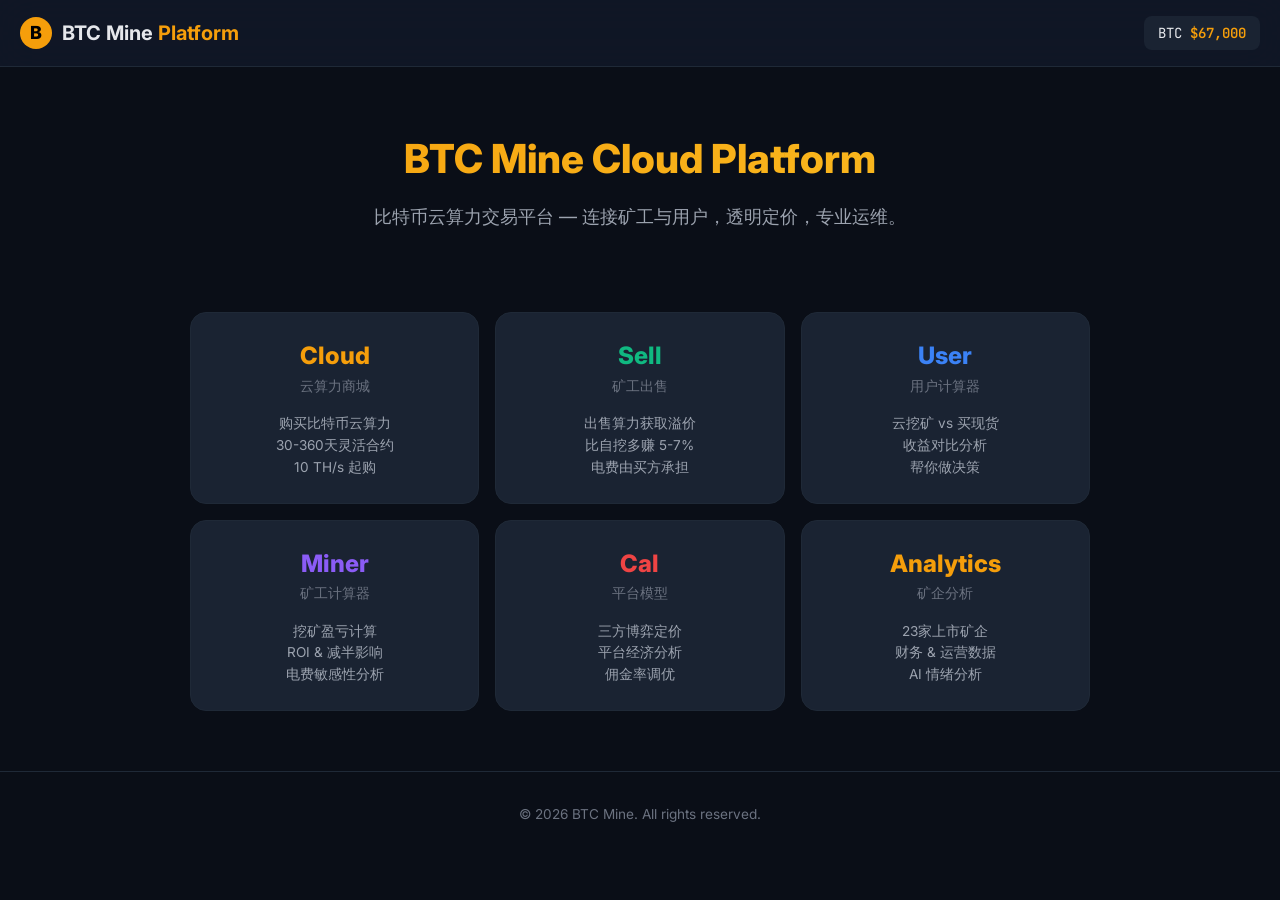
==== index.html @ a00dd7ac "feat: BTC Mine Cloud Hashrate Platform 初始版本 五站点云算力交易平台： - cloud: 用户购买云算力商城 - minersell: 矿工出售算力报价平台 -" ====
<!DOCTYPE html>
<html lang="zh-CN">
<head>
  <meta charset="UTF-8">
  <meta name="viewport" content="width=device-width, initial-scale=1.0">
  <title>BTC Mine - Cloud Hashrate Platform</title>
  <link rel="preconnect" href="https://fonts.googleapis.com">
  <link href="https://fonts.googleapis.com/css2?family=Inter:wght@400;500;600;700;800&family=JetBrains+Mono:wght@400;500;600;700&display=swap" rel="stylesheet">
  <link rel="stylesheet" href="/shared/style.css">
</head>
<body>
  <header class="header">
    <div class="header-inner">
      <div class="logo">
        <div class="btc-icon">B</div>
        <span>BTC Mine <span class="highlight">Platform</span></span>
      </div>
      <div class="btc-ticker">
        <span>BTC</span>
        <span class="price" id="btcPrice">--</span>
      </div>
    </div>
  </header>

  <main class="container">
    <section class="hero fade-in">
      <h1>BTC Mine Cloud Platform</h1>
      <p class="subtitle">比特币云算力交易平台 — 连接矿工与用户，透明定价，专业运维。</p>
    </section>

    <div class="contracts-grid fade-in" style="max-width:900px;margin:40px auto;">
      <a href="https://cloud.btcmine.info" class="contract-card" style="text-decoration:none;">
        <div class="period" style="font-size:1.5rem;">Cloud</div>
        <div class="period-label">云算力商城</div>
        <p style="font-size:0.85rem;color:var(--text-secondary);">购买比特币云算力<br>30-360天灵活合约<br>10 TH/s 起购</p>
      </a>
      <a href="https://minersell.btcmine.info" class="contract-card" style="text-decoration:none;">
        <div class="period" style="font-size:1.5rem;color:var(--green);">Sell</div>
        <div class="period-label">矿工出售</div>
        <p style="font-size:0.85rem;color:var(--text-secondary);">出售算力获取溢价<br>比自挖多赚 5-7%<br>电费由买方承担</p>
      </a>
      <a href="https://user.btcmine.info" class="contract-card" style="text-decoration:none;">
        <div class="period" style="font-size:1.5rem;color:var(--blue);">User</div>
        <div class="period-label">用户计算器</div>
        <p style="font-size:0.85rem;color:var(--text-secondary);">云挖矿 vs 买现货<br>收益对比分析<br>帮你做决策</p>
      </a>
      <a href="https://miner.btcmine.info" class="contract-card" style="text-decoration:none;">
        <div class="period" style="font-size:1.5rem;color:var(--purple);">Miner</div>
        <div class="period-label">矿工计算器</div>
        <p style="font-size:0.85rem;color:var(--text-secondary);">挖矿盈亏计算<br>ROI & 减半影响<br>电费敏感性分析</p>
      </a>
      <a href="https://cal.btcmine.info" class="contract-card" style="text-decoration:none;">
        <div class="period" style="font-size:1.5rem;color:var(--red);">Cal</div>
        <div class="period-label">平台模型</div>
        <p style="font-size:0.85rem;color:var(--text-secondary);">三方博弈定价<br>平台经济分析<br>佣金率调优</p>
      </a>
      <a href="https://btcmine.info" class="contract-card" style="text-decoration:none;">
        <div class="period" style="font-size:1.5rem;">Analytics</div>
        <div class="period-label">矿企分析</div>
        <p style="font-size:0.85rem;color:var(--text-secondary);">23家上市矿企<br>财务 & 运营数据<br>AI 情绪分析</p>
      </a>
    </div>
  </main>

  <footer class="footer">
    <p>&copy; 2026 BTC Mine. All rights reserved.</p>
  </footer>

  <script src="/shared/pricing.js"></script>
  <script>
    (async () => {
      await PricingEngine.fetchBTCPrice();
      document.getElementById('btcPrice').textContent = '$' + PricingEngine.liveData.btcPrice.toLocaleString();
    })();
  </script>
</body>
</html>
---- shared/style.css ----
/* ===== BTC Mine Cloud - Design System ===== */

:root {
  /* Colors - Dark Theme */
  --bg-primary: #0a0e17;
  --bg-secondary: #111827;
  --bg-card: #1a2332;
  --bg-card-hover: #1f2b3d;
  --bg-input: #0d1117;

  --text-primary: #e5e7eb;
  --text-secondary: #9ca3af;
  --text-muted: #6b7280;
  --text-accent: #f59e0b;

  --border: #1f2937;
  --border-light: #374151;

  --accent: #f59e0b;
  --accent-dim: rgba(245, 158, 11, 0.15);
  --accent-hover: #d97706;

  --green: #10b981;
  --green-dim: rgba(16, 185, 129, 0.15);
  --red: #ef4444;
  --red-dim: rgba(239, 68, 68, 0.15);
  --blue: #3b82f6;
  --blue-dim: rgba(59, 130, 246, 0.15);
  --purple: #8b5cf6;
  --purple-dim: rgba(139, 92, 246, 0.15);

  /* Typography */
  --font-sans: 'Inter', -apple-system, BlinkMacSystemFont, sans-serif;
  --font-mono: 'JetBrains Mono', 'Fira Code', monospace;

  /* Spacing */
  --radius: 8px;
  --radius-lg: 12px;
  --radius-xl: 16px;

  /* Shadows */
  --shadow: 0 1px 3px rgba(0,0,0,0.3), 0 1px 2px rgba(0,0,0,0.4);
  --shadow-lg: 0 10px 15px rgba(0,0,0,0.4), 0 4px 6px rgba(0,0,0,0.3);
}

/* Reset */
*, *::before, *::after { box-sizing: border-box; margin: 0; padding: 0; }

html { font-size: 16px; scroll-behavior: smooth; }

body {
  font-family: var(--font-sans);
  background: var(--bg-primary);
  color: var(--text-primary);
  line-height: 1.6;
  min-height: 100vh;
  -webkit-font-smoothing: antialiased;
}

a { color: var(--accent); text-decoration: none; }
a:hover { color: var(--accent-hover); text-decoration: underline; }

/* ===== Layout ===== */
.container {
  max-width: 1200px;
  margin: 0 auto;
  padding: 0 20px;
}

.container-wide {
  max-width: 1400px;
  margin: 0 auto;
  padding: 0 20px;
}

/* ===== Header ===== */
.header {
  background: var(--bg-secondary);
  border-bottom: 1px solid var(--border);
  padding: 16px 0;
  position: sticky;
  top: 0;
  z-index: 100;
  backdrop-filter: blur(20px);
  background: rgba(17, 24, 39, 0.9);
}

.header-inner {
  display: flex;
  align-items: center;
  justify-content: space-between;
  max-width: 1400px;
  margin: 0 auto;
  padding: 0 20px;
}

.logo {
  display: flex;
  align-items: center;
  gap: 10px;
  font-size: 1.25rem;
  font-weight: 700;
  color: var(--text-primary);
}

.logo .btc-icon {
  width: 32px;
  height: 32px;
  background: var(--accent);
  border-radius: 50%;
  display: flex;
  align-items: center;
  justify-content: center;
  font-weight: 800;
  font-size: 18px;
  color: #000;
}

.logo span.highlight { color: var(--accent); }

.header-nav {
  display: flex;
  align-items: center;
  gap: 8px;
}

.header-nav a {
  padding: 6px 14px;
  border-radius: var(--radius);
  color: var(--text-secondary);
  font-size: 0.875rem;
  transition: all 0.2s;
}

.header-nav a:hover, .header-nav a.active {
  background: var(--accent-dim);
  color: var(--accent);
  text-decoration: none;
}

.btc-ticker {
  display: flex;
  align-items: center;
  gap: 8px;
  padding: 6px 14px;
  background: var(--bg-card);
  border-radius: var(--radius);
  font-family: var(--font-mono);
  font-size: 0.875rem;
}

.btc-ticker .price { color: var(--accent); font-weight: 600; }
.btc-ticker .change.up { color: var(--green); }
.btc-ticker .change.down { color: var(--red); }

/* ===== Hero Section ===== */
.hero {
  padding: 60px 0 40px;
  text-align: center;
}

.hero h1 {
  font-size: 2.5rem;
  font-weight: 800;
  margin-bottom: 12px;
  background: linear-gradient(135deg, var(--accent), #fbbf24);
  -webkit-background-clip: text;
  -webkit-text-fill-color: transparent;
  background-clip: text;
}

.hero .subtitle {
  font-size: 1.125rem;
  color: var(--text-secondary);
  max-width: 600px;
  margin: 0 auto;
}

/* ===== Cards ===== */
.card {
  background: var(--bg-card);
  border: 1px solid var(--border);
  border-radius: var(--radius-lg);
  padding: 24px;
  transition: all 0.2s;
}

.card:hover {
  border-color: var(--border-light);
  background: var(--bg-card-hover);
}

.card-header {
  display: flex;
  align-items: center;
  justify-content: space-between;
  margin-bottom: 16px;
  padding-bottom: 12px;
  border-bottom: 1px solid var(--border);
}

.card-header h2 {
  font-size: 1.125rem;
  font-weight: 600;
}

.card-header .badge {
  font-size: 0.75rem;
  padding: 2px 8px;
  border-radius: 999px;
  font-weight: 500;
}

.badge-green { background: var(--green-dim); color: var(--green); }
.badge-red { background: var(--red-dim); color: var(--red); }
.badge-blue { background: var(--blue-dim); color: var(--blue); }
.badge-amber { background: var(--accent-dim); color: var(--accent); }
.badge-purple { background: var(--purple-dim); color: var(--purple); }

/* ===== Stat Cards Grid ===== */
.stats-grid {
  display: grid;
  grid-template-columns: repeat(auto-fit, minmax(200px, 1fr));
  gap: 16px;
  margin-bottom: 32px;
}

.stat-card {
  background: var(--bg-card);
  border: 1px solid var(--border);
  border-radius: var(--radius-lg);
  padding: 20px;
  text-align: center;
}

.stat-card .label {
  font-size: 0.8rem;
  color: var(--text-muted);
  text-transform: uppercase;
  letter-spacing: 0.05em;
  margin-bottom: 6px;
}

.stat-card .value {
  font-size: 1.5rem;
  font-weight: 700;
  font-family: var(--font-mono);
  color: var(--text-primary);
}

.stat-card .value.accent { color: var(--accent); }
.stat-card .value.green { color: var(--green); }
.stat-card .value.red { color: var(--red); }

.stat-card .sub {
  font-size: 0.75rem;
  color: var(--text-muted);
  margin-top: 4px;
}

/* ===== Tables ===== */
.table-wrap {
  overflow-x: auto;
  border-radius: var(--radius-lg);
  border: 1px solid var(--border);
}

table {
  width: 100%;
  border-collapse: collapse;
  font-size: 0.9rem;
}

thead {
  background: var(--bg-secondary);
}

th {
  padding: 12px 16px;
  text-align: left;
  font-weight: 600;
  color: var(--text-secondary);
  font-size: 0.8rem;
  text-transform: uppercase;
  letter-spacing: 0.05em;
  white-space: nowrap;
}

td {
  padding: 12px 16px;
  border-top: 1px solid var(--border);
  white-space: nowrap;
}

tr:hover td { background: rgba(245, 158, 11, 0.03); }

td.mono { font-family: var(--font-mono); font-size: 0.85rem; }
td.green { color: var(--green); }
td.red { color: var(--red); }
td.accent { color: var(--accent); font-weight: 600; }

/* ===== Forms ===== */
.form-group {
  margin-bottom: 16px;
}

.form-group label {
  display: block;
  font-size: 0.85rem;
  color: var(--text-secondary);
  margin-bottom: 6px;
  font-weight: 500;
}

.form-row {
  display: grid;
  grid-template-columns: repeat(auto-fit, minmax(180px, 1fr));
  gap: 16px;
}

input[type="number"],
input[type="text"],
select {
  width: 100%;
  padding: 10px 14px;
  background: var(--bg-input);
  border: 1px solid var(--border);
  border-radius: var(--radius);
  color: var(--text-primary);
  font-family: var(--font-mono);
  font-size: 0.9rem;
  transition: border-color 0.2s;
}

input:focus, select:focus {
  outline: none;
  border-color: var(--accent);
  box-shadow: 0 0 0 3px var(--accent-dim);
}

input[type="range"] {
  width: 100%;
  height: 6px;
  -webkit-appearance: none;
  background: var(--border);
  border-radius: 3px;
  outline: none;
  margin: 8px 0;
}

input[type="range"]::-webkit-slider-thumb {
  -webkit-appearance: none;
  width: 20px;
  height: 20px;
  background: var(--accent);
  border-radius: 50%;
  cursor: pointer;
}

.range-labels {
  display: flex;
  justify-content: space-between;
  font-size: 0.75rem;
  color: var(--text-muted);
}

/* ===== Buttons ===== */
.btn {
  display: inline-flex;
  align-items: center;
  justify-content: center;
  gap: 8px;
  padding: 10px 24px;
  border-radius: var(--radius);
  font-size: 0.9rem;
  font-weight: 600;
  cursor: pointer;
  border: none;
  transition: all 0.2s;
  font-family: var(--font-sans);
}

.btn-primary {
  background: var(--accent);
  color: #000;
}

.btn-primary:hover { background: var(--accent-hover); transform: translateY(-1px); }

.btn-secondary {
  background: var(--bg-card);
  color: var(--text-primary);
  border: 1px solid var(--border);
}

.btn-secondary:hover { border-color: var(--accent); color: var(--accent); }

.btn-large {
  padding: 14px 32px;
  font-size: 1rem;
  border-radius: var(--radius-lg);
}

.btn-green { background: var(--green); color: #fff; }
.btn-green:hover { background: #059669; }

.btn-red { background: var(--red); color: #fff; }

/* ===== Contract Cards ===== */
.contracts-grid {
  display: grid;
  grid-template-columns: repeat(auto-fill, minmax(220px, 1fr));
  gap: 16px;
  margin: 24px 0;
}

.contract-card {
  background: var(--bg-card);
  border: 1px solid var(--border);
  border-radius: var(--radius-xl);
  padding: 24px;
  text-align: center;
  transition: all 0.3s;
  cursor: pointer;
  position: relative;
  overflow: hidden;
}

.contract-card:hover {
  border-color: var(--accent);
  transform: translateY(-4px);
  box-shadow: var(--shadow-lg);
}

.contract-card.popular::before {
  content: 'HOT';
  position: absolute;
  top: 12px;
  right: -24px;
  background: var(--red);
  color: white;
  padding: 2px 30px;
  font-size: 0.7rem;
  font-weight: 700;
  transform: rotate(45deg);
}

.contract-card .period {
  font-size: 2rem;
  font-weight: 800;
  color: var(--accent);
}

.contract-card .period-label {
  font-size: 0.85rem;
  color: var(--text-muted);
  margin-bottom: 16px;
}

.contract-card .price {
  font-size: 1.5rem;
  font-weight: 700;
  font-family: var(--font-mono);
  margin: 12px 0 4px;
}

.contract-card .price-sub {
  font-size: 0.75rem;
  color: var(--text-muted);
  margin-bottom: 16px;
}

.contract-card .metric {
  display: flex;
  justify-content: space-between;
  padding: 6px 0;
  font-size: 0.8rem;
  border-top: 1px solid var(--border);
}

.contract-card .metric .label { color: var(--text-muted); }
.contract-card .metric .val { color: var(--text-primary); font-family: var(--font-mono); }

/* ===== Period Selector (Tabs) ===== */
.period-tabs {
  display: flex;
  gap: 4px;
  background: var(--bg-secondary);
  border-radius: var(--radius-lg);
  padding: 4px;
  margin-bottom: 24px;
  overflow-x: auto;
}

.period-tab {
  flex: 1;
  padding: 10px 20px;
  border-radius: var(--radius);
  border: none;
  background: transparent;
  color: var(--text-secondary);
  font-size: 0.9rem;
  font-weight: 600;
  cursor: pointer;
  transition: all 0.2s;
  white-space: nowrap;
  font-family: var(--font-sans);
}

.period-tab:hover { color: var(--text-primary); }

.period-tab.active {
  background: var(--accent);
  color: #000;
}

/* ===== Comparison Layout ===== */
.comparison {
  display: grid;
  grid-template-columns: 1fr auto 1fr;
  gap: 24px;
  align-items: start;
  margin: 32px 0;
}

.comparison .vs {
  display: flex;
  align-items: center;
  justify-content: center;
  width: 48px;
  height: 48px;
  background: var(--bg-card);
  border: 2px solid var(--accent);
  border-radius: 50%;
  font-weight: 800;
  color: var(--accent);
  font-size: 0.9rem;
  align-self: center;
}

/* ===== Result Box ===== */
.result-box {
  background: var(--bg-card);
  border: 2px solid var(--accent);
  border-radius: var(--radius-xl);
  padding: 24px;
  text-align: center;
}

.result-box .big-number {
  font-size: 2.5rem;
  font-weight: 800;
  font-family: var(--font-mono);
  color: var(--accent);
}

.result-box .label {
  font-size: 0.9rem;
  color: var(--text-secondary);
  margin-top: 4px;
}

/* ===== Gauge / Progress ===== */
.gauge-bar {
  height: 8px;
  background: var(--border);
  border-radius: 4px;
  overflow: hidden;
  margin: 8px 0;
}

.gauge-bar .fill {
  height: 100%;
  border-radius: 4px;
  transition: width 0.5s ease;
}

.gauge-bar .fill.green { background: var(--green); }
.gauge-bar .fill.amber { background: var(--accent); }
.gauge-bar .fill.red { background: var(--red); }

/* ===== Footer ===== */
.footer {
  border-top: 1px solid var(--border);
  padding: 32px 0;
  margin-top: 60px;
  text-align: center;
  color: var(--text-muted);
  font-size: 0.85rem;
}

.footer a { color: var(--text-secondary); }

.footer-links {
  display: flex;
  justify-content: center;
  gap: 24px;
  margin-bottom: 12px;
}

/* ===== Responsive ===== */
@media (max-width: 768px) {
  .hero h1 { font-size: 1.75rem; }
  .stats-grid { grid-template-columns: repeat(2, 1fr); }
  .contracts-grid { grid-template-columns: 1fr; }
  .comparison { grid-template-columns: 1fr; }
  .comparison .vs { align-self: center; justify-self: center; }
  .form-row { grid-template-columns: 1fr; }
  .header-nav { display: none; }
  .period-tabs { flex-wrap: wrap; }
}

@media (max-width: 480px) {
  .stats-grid { grid-template-columns: 1fr; }
  .container { padding: 0 12px; }
}

/* ===== Animations ===== */
@keyframes fadeIn {
  from { opacity: 0; transform: translateY(10px); }
  to { opacity: 1; transform: translateY(0); }
}

.fade-in { animation: fadeIn 0.4s ease-out; }

@keyframes pulse {
  0%, 100% { opacity: 1; }
  50% { opacity: 0.6; }
}

.loading { animation: pulse 1.5s ease-in-out infinite; }

/* ===== Tooltips ===== */
.tooltip {
  position: relative;
  cursor: help;
}

.tooltip::after {
  content: attr(data-tip);
  position: absolute;
  bottom: 100%;
  left: 50%;
  transform: translateX(-50%);
  background: var(--bg-secondary);
  color: var(--text-primary);
  padding: 6px 12px;
  border-radius: var(--radius);
  font-size: 0.75rem;
  white-space: nowrap;
  opacity: 0;
  pointer-events: none;
  transition: opacity 0.2s;
  border: 1px solid var(--border);
}

.tooltip:hover::after { opacity: 1; }

/* ===== Dark Scrollbar ===== */
::-webkit-scrollbar { width: 8px; height: 8px; }
::-webkit-scrollbar-track { background: var(--bg-primary); }
::-webkit-scrollbar-thumb { background: var(--border-light); border-radius: 4px; }
::-webkit-scrollbar-thumb:hover { background: var(--text-muted); }

/* ===== Order Modal ===== */
.modal-overlay {
  position: fixed;
  inset: 0;
  background: rgba(0,0,0,0.7);
  z-index: 1000;
  display: none;
  align-items: center;
  justify-content: center;
  backdrop-filter: blur(4px);
}

.modal-overlay.active { display: flex; }

.modal {
  background: var(--bg-card);
  border: 1px solid var(--border);
  border-radius: var(--radius-xl);
  padding: 32px;
  max-width: 520px;
  width: 90%;
  max-height: 90vh;
  overflow-y: auto;
}

.modal h2 {
  font-size: 1.25rem;
  margin-bottom: 20px;
}

.modal .close-btn {
  position: absolute;
  top: 16px;
  right: 16px;
  background: none;
  border: none;
  color: var(--text-muted);
  font-size: 1.5rem;
  cursor: pointer;
}

/* ===== Breakdown List ===== */
.breakdown {
  list-style: none;
}

.breakdown li {
  display: flex;
  justify-content: space-between;
  padding: 10px 0;
  border-bottom: 1px solid var(--border);
  font-size: 0.9rem;
}

.breakdown li:last-child { border-bottom: none; font-weight: 700; }
.breakdown .label { color: var(--text-secondary); }
.breakdown .val { font-family: var(--font-mono); }

/* ===== Scenario Cards ===== */
.scenario-grid {
  display: grid;
  grid-template-columns: repeat(3, 1fr);
  gap: 16px;
  margin: 20px 0;
}

.scenario-card {
  background: var(--bg-card);
  border: 1px solid var(--border);
  border-radius: var(--radius-lg);
  padding: 20px;
  text-align: center;
}

.scenario-card.bearish { border-color: var(--red); }
.scenario-card.neutral { border-color: var(--accent); }
.scenario-card.bullish { border-color: var(--green); }

.scenario-card .scenario-label {
  font-size: 0.8rem;
  font-weight: 600;
  text-transform: uppercase;
  margin-bottom: 8px;
}

.scenario-card.bearish .scenario-label { color: var(--red); }
.scenario-card.neutral .scenario-label { color: var(--accent); }
.scenario-card.bullish .scenario-label { color: var(--green); }

@media (max-width: 768px) {
  .scenario-grid { grid-template-columns: 1fr; }
}
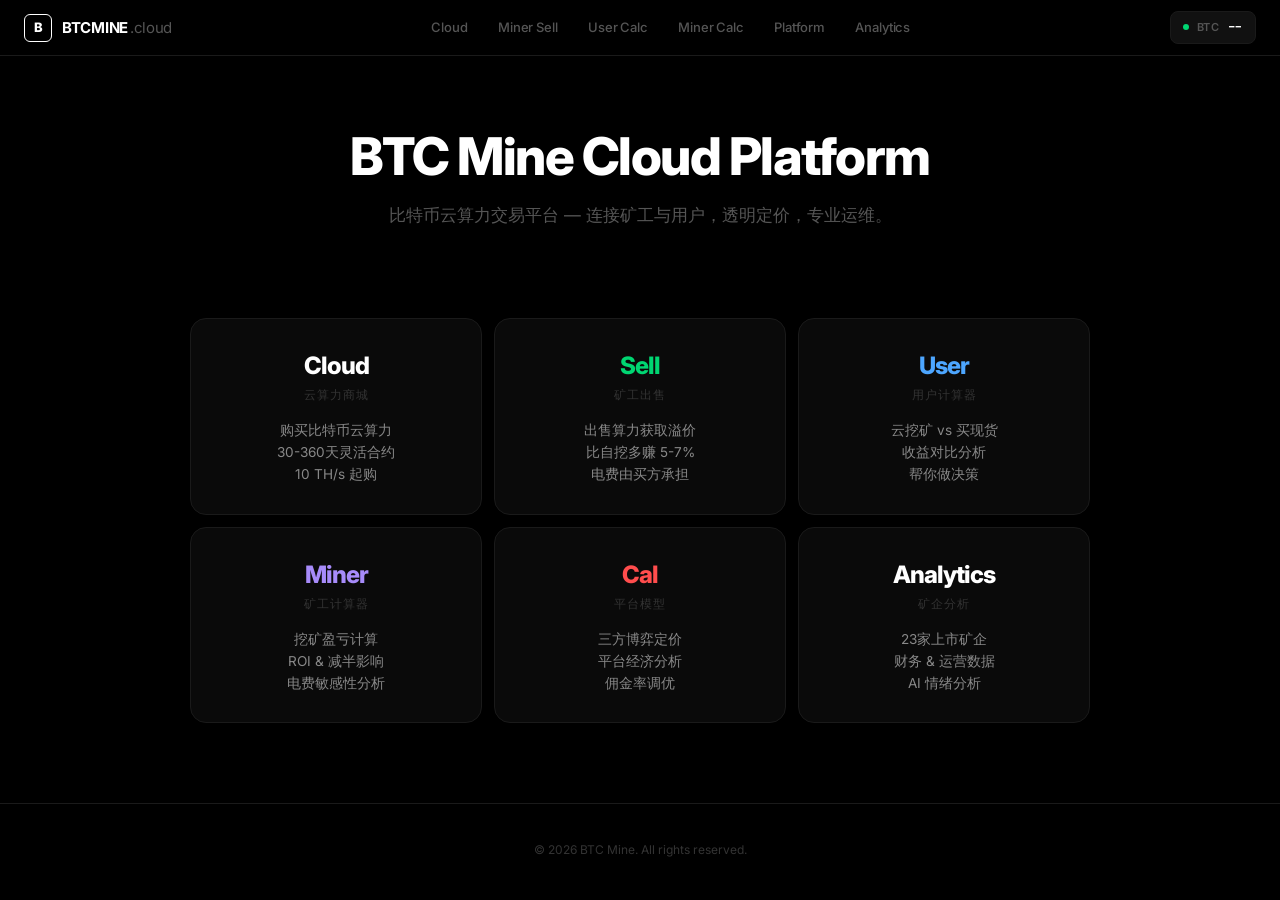
==== commit 0acb931b: "redesign: 世界级黑白科技感 UI + 统一导航栏 - 全新设计系统: 纯黑 #000 背景, 白色强调, 深灰层次 - 统一 nav.js 导航组件: 所有页面共享, 毛玻璃效果, 实时BT" ====
--- a/index.html
+++ b/index.html
@@ -9,19 +9,6 @@
   <link rel="stylesheet" href="/shared/style.css">
 </head>
 <body>
-  <header class="header">
-    <div class="header-inner">
-      <div class="logo">
-        <div class="btc-icon">B</div>
-        <span>BTC Mine <span class="highlight">Platform</span></span>
-      </div>
-      <div class="btc-ticker">
-        <span>BTC</span>
-        <span class="price" id="btcPrice">--</span>
-      </div>
-    </div>
-  </header>
-
   <main class="container">
     <section class="hero fade-in">
       <h1>BTC Mine Cloud Platform</h1>
@@ -67,11 +54,7 @@
   </footer>
 
   <script src="/shared/pricing.js"></script>
-  <script>
-    (async () => {
-      await PricingEngine.fetchBTCPrice();
-      document.getElementById('btcPrice').textContent = '$' + PricingEngine.liveData.btcPrice.toLocaleString();
-    })();
-  </script>
+  <script src="/shared/nav.js"></script>
+  <script>Nav.render('home');</script>
 </body>
 </html>
--- a/shared/style.css
+++ b/shared/style.css
@@ -1,315 +1,450 @@
-/* ===== BTC Mine Cloud - Design System ===== */
+/* ===== BTC MINE CLOUD — World-Class Design System ===== */
+/* Black / White / Dark Gray — Precision Minimal */
+
+@import url('https://fonts.googleapis.com/css2?family=Inter:wght@300;400;500;600;700;800;900&family=JetBrains+Mono:wght@400;500;600;700&display=swap');
 
 :root {
-  /* Colors - Dark Theme */
-  --bg-primary: #0a0e17;
-  --bg-secondary: #111827;
-  --bg-card: #1a2332;
-  --bg-card-hover: #1f2b3d;
-  --bg-input: #0d1117;
-
-  --text-primary: #e5e7eb;
-  --text-secondary: #9ca3af;
-  --text-muted: #6b7280;
-  --text-accent: #f59e0b;
-
-  --border: #1f2937;
-  --border-light: #374151;
-
-  --accent: #f59e0b;
-  --accent-dim: rgba(245, 158, 11, 0.15);
-  --accent-hover: #d97706;
-
-  --green: #10b981;
-  --green-dim: rgba(16, 185, 129, 0.15);
-  --red: #ef4444;
-  --red-dim: rgba(239, 68, 68, 0.15);
-  --blue: #3b82f6;
-  --blue-dim: rgba(59, 130, 246, 0.15);
-  --purple: #8b5cf6;
-  --purple-dim: rgba(139, 92, 246, 0.15);
+  /* Core Palette — Monochrome */
+  --black: #000000;
+  --bg-0: #050505;
+  --bg-1: #0a0a0a;
+  --bg-2: #111111;
+  --bg-3: #171717;
+  --bg-4: #1c1c1c;
+  --bg-5: #222222;
+
+  --border-1: #1a1a1a;
+  --border-2: #252525;
+  --border-3: #333333;
+
+  --text-primary: #ededed;
+  --text-secondary: #888888;
+  --text-muted: #555555;
+  --text-dim: #333333;
+
+  /* Accents — Minimal */
+  --white: #ffffff;
+  --accent: #ffffff;
+  --accent-dim: rgba(255,255,255,0.06);
+  --accent-hover: rgba(255,255,255,0.12);
+
+  --green: #00d672;
+  --green-dim: rgba(0,214,114,0.08);
+  --green-glow: rgba(0,214,114,0.15);
+  --red: #ff4d4d;
+  --red-dim: rgba(255,77,77,0.08);
+  --blue: #4da6ff;
+  --blue-dim: rgba(77,166,255,0.08);
+  --purple: #a78bfa;
+  --purple-dim: rgba(167,139,250,0.08);
+  --cyan: #22d3ee;
+  --cyan-dim: rgba(34,211,238,0.06);
 
   /* Typography */
-  --font-sans: 'Inter', -apple-system, BlinkMacSystemFont, sans-serif;
-  --font-mono: 'JetBrains Mono', 'Fira Code', monospace;
+  --font-sans: 'Inter', -apple-system, BlinkMacSystemFont, 'Segoe UI', sans-serif;
+  --font-mono: 'JetBrains Mono', 'SF Mono', 'Fira Code', monospace;
 
   /* Spacing */
+  --radius-s: 6px;
   --radius: 8px;
   --radius-lg: 12px;
   --radius-xl: 16px;
-
-  /* Shadows */
-  --shadow: 0 1px 3px rgba(0,0,0,0.3), 0 1px 2px rgba(0,0,0,0.4);
-  --shadow-lg: 0 10px 15px rgba(0,0,0,0.4), 0 4px 6px rgba(0,0,0,0.3);
-}
-
-/* Reset */
+  --radius-2xl: 20px;
+
+  /* Effects */
+  --shadow-subtle: 0 1px 2px rgba(0,0,0,0.5);
+  --shadow-card: 0 2px 8px rgba(0,0,0,0.4);
+  --shadow-elevated: 0 8px 32px rgba(0,0,0,0.6);
+  --glow-white: 0 0 20px rgba(255,255,255,0.03);
+  --glow-green: 0 0 20px rgba(0,214,114,0.1);
+}
+
+/* ===== Reset ===== */
 *, *::before, *::after { box-sizing: border-box; margin: 0; padding: 0; }
-
 html { font-size: 16px; scroll-behavior: smooth; }
 
 body {
   font-family: var(--font-sans);
-  background: var(--bg-primary);
+  background: var(--black);
   color: var(--text-primary);
   line-height: 1.6;
   min-height: 100vh;
   -webkit-font-smoothing: antialiased;
-}
-
-a { color: var(--accent); text-decoration: none; }
-a:hover { color: var(--accent-hover); text-decoration: underline; }
+  -moz-osx-font-smoothing: grayscale;
+  text-rendering: optimizeLegibility;
+}
+
+::selection { background: rgba(255,255,255,0.15); color: var(--white); }
+a { color: var(--text-primary); text-decoration: none; transition: opacity 0.2s; }
+a:hover { opacity: 0.7; }
+
+/* ===== Scrollbar ===== */
+::-webkit-scrollbar { width: 6px; height: 6px; }
+::-webkit-scrollbar-track { background: transparent; }
+::-webkit-scrollbar-thumb { background: var(--border-3); border-radius: 3px; }
+::-webkit-scrollbar-thumb:hover { background: var(--text-muted); }
 
 /* ===== Layout ===== */
-.container {
-  max-width: 1200px;
-  margin: 0 auto;
-  padding: 0 20px;
-}
-
-.container-wide {
+.container { max-width: 1200px; margin: 0 auto; padding: 0 24px; }
+.container-wide { max-width: 1400px; margin: 0 auto; padding: 0 24px; }
+
+/* ===== Navigation Bar ===== */
+.nav-bar {
+  position: fixed;
+  top: 0;
+  left: 0;
+  right: 0;
+  z-index: 1000;
+  height: 56px;
+  background: rgba(0,0,0,0.85);
+  backdrop-filter: blur(24px) saturate(1.2);
+  -webkit-backdrop-filter: blur(24px) saturate(1.2);
+  border-bottom: 1px solid var(--border-1);
+}
+
+.nav-inner {
   max-width: 1400px;
   margin: 0 auto;
-  padding: 0 20px;
-}
-
-/* ===== Header ===== */
-.header {
-  background: var(--bg-secondary);
-  border-bottom: 1px solid var(--border);
-  padding: 16px 0;
-  position: sticky;
-  top: 0;
-  z-index: 100;
-  backdrop-filter: blur(20px);
-  background: rgba(17, 24, 39, 0.9);
-}
-
-.header-inner {
+  padding: 0 24px;
+  height: 100%;
   display: flex;
   align-items: center;
   justify-content: space-between;
-  max-width: 1400px;
-  margin: 0 auto;
-  padding: 0 20px;
-}
-
-.logo {
+  gap: 8px;
+}
+
+.nav-logo {
   display: flex;
   align-items: center;
   gap: 10px;
-  font-size: 1.25rem;
-  font-weight: 700;
-  color: var(--text-primary);
-}
-
-.logo .btc-icon {
-  width: 32px;
-  height: 32px;
-  background: var(--accent);
-  border-radius: 50%;
+  flex-shrink: 0;
+  text-decoration: none;
+}
+
+.nav-logo:hover { opacity: 1; }
+
+.nav-logo-icon {
+  width: 28px;
+  height: 28px;
+  border: 1.5px solid var(--white);
+  border-radius: 6px;
   display: flex;
   align-items: center;
   justify-content: center;
   font-weight: 800;
-  font-size: 18px;
-  color: #000;
-}
-
-.logo span.highlight { color: var(--accent); }
-
-.header-nav {
+  font-size: 13px;
+  color: var(--white);
+  letter-spacing: -0.5px;
+}
+
+.nav-logo-text {
+  font-weight: 700;
+  font-size: 15px;
+  letter-spacing: -0.3px;
+  color: var(--white);
+}
+
+.nav-logo-text span {
+  font-weight: 400;
+  color: var(--text-muted);
+  margin-left: 2px;
+}
+
+.nav-links {
+  display: flex;
+  align-items: center;
+  gap: 2px;
+}
+
+.nav-link {
+  padding: 6px 14px;
+  border-radius: var(--radius);
+  font-size: 13px;
+  font-weight: 500;
+  color: var(--text-muted);
+  transition: all 0.15s ease;
+  white-space: nowrap;
+  text-decoration: none;
+  letter-spacing: -0.1px;
+}
+
+.nav-link:hover {
+  color: var(--text-secondary);
+  background: var(--accent-dim);
+  opacity: 1;
+}
+
+.nav-link.active {
+  color: var(--white);
+  background: var(--accent-dim);
+}
+
+.nav-link.active::after {
+  content: '';
+  display: block;
+  width: 100%;
+  height: 0;
+}
+
+.nav-right {
+  display: flex;
+  align-items: center;
+  gap: 16px;
+  flex-shrink: 0;
+}
+
+.nav-ticker {
   display: flex;
   align-items: center;
   gap: 8px;
-}
-
-.header-nav a {
-  padding: 6px 14px;
+  padding: 5px 12px;
   border-radius: var(--radius);
-  color: var(--text-secondary);
-  font-size: 0.875rem;
-  transition: all 0.2s;
-}
-
-.header-nav a:hover, .header-nav a.active {
-  background: var(--accent-dim);
-  color: var(--accent);
-  text-decoration: none;
-}
-
-.btc-ticker {
-  display: flex;
-  align-items: center;
+  border: 1px solid var(--border-1);
+  background: var(--bg-2);
+}
+
+.nav-ticker-label {
+  font-size: 11px;
+  font-weight: 600;
+  color: var(--text-muted);
+  letter-spacing: 0.5px;
+  text-transform: uppercase;
+}
+
+.nav-ticker-price {
+  font-family: var(--font-mono);
+  font-size: 13px;
+  font-weight: 600;
+  color: var(--white);
+}
+
+.nav-ticker-dot {
+  width: 6px;
+  height: 6px;
+  border-radius: 50%;
+  background: var(--green);
+  animation: pulse-dot 2s ease-in-out infinite;
+}
+
+@keyframes pulse-dot {
+  0%, 100% { opacity: 1; box-shadow: 0 0 4px var(--green); }
+  50% { opacity: 0.4; box-shadow: none; }
+}
+
+/* Mobile nav */
+.nav-mobile-toggle {
+  display: none;
+  width: 36px; height: 36px;
+  align-items: center; justify-content: center;
+  background: none; border: 1px solid var(--border-2);
+  border-radius: var(--radius); cursor: pointer; color: var(--text-primary);
+  font-size: 18px;
+}
+
+@media (max-width: 900px) {
+  .nav-links { display: none; }
+  .nav-links.open {
+    display: flex;
+    flex-direction: column;
+    position: absolute;
+    top: 56px; left: 0; right: 0;
+    background: rgba(0,0,0,0.95);
+    backdrop-filter: blur(24px);
+    border-bottom: 1px solid var(--border-1);
+    padding: 8px;
+    gap: 2px;
+  }
+  .nav-links.open .nav-link {
+    padding: 12px 16px;
+    font-size: 14px;
+    border-radius: var(--radius);
+  }
+  .nav-mobile-toggle { display: flex; }
+}
+
+/* Body offset for fixed nav */
+body { padding-top: 56px; }
+
+/* ===== Hero ===== */
+.hero {
+  padding: 72px 0 48px;
+  text-align: center;
+}
+
+.hero h1 {
+  font-size: 3.25rem;
+  font-weight: 800;
+  letter-spacing: -1.5px;
+  line-height: 1.1;
+  color: var(--white);
+  margin-bottom: 16px;
+}
+
+.hero .subtitle {
+  font-size: 1.05rem;
+  color: var(--text-muted);
+  max-width: 560px;
+  margin: 0 auto;
+  line-height: 1.7;
+  font-weight: 400;
+}
+
+.hero-badges {
+  display: flex;
+  justify-content: center;
   gap: 8px;
-  padding: 6px 14px;
-  background: var(--bg-card);
-  border-radius: var(--radius);
-  font-family: var(--font-mono);
-  font-size: 0.875rem;
-}
-
-.btc-ticker .price { color: var(--accent); font-weight: 600; }
-.btc-ticker .change.up { color: var(--green); }
-.btc-ticker .change.down { color: var(--red); }
-
-/* ===== Hero Section ===== */
-.hero {
-  padding: 60px 0 40px;
-  text-align: center;
-}
-
-.hero h1 {
-  font-size: 2.5rem;
-  font-weight: 800;
-  margin-bottom: 12px;
-  background: linear-gradient(135deg, var(--accent), #fbbf24);
-  -webkit-background-clip: text;
-  -webkit-text-fill-color: transparent;
-  background-clip: text;
-}
-
-.hero .subtitle {
-  font-size: 1.125rem;
-  color: var(--text-secondary);
-  max-width: 600px;
-  margin: 0 auto;
-}
-
-/* ===== Cards ===== */
-.card {
-  background: var(--bg-card);
-  border: 1px solid var(--border);
-  border-radius: var(--radius-lg);
-  padding: 24px;
-  transition: all 0.2s;
-}
-
-.card:hover {
-  border-color: var(--border-light);
-  background: var(--bg-card-hover);
-}
-
-.card-header {
-  display: flex;
-  align-items: center;
-  justify-content: space-between;
-  margin-bottom: 16px;
-  padding-bottom: 12px;
-  border-bottom: 1px solid var(--border);
-}
-
-.card-header h2 {
-  font-size: 1.125rem;
-  font-weight: 600;
-}
-
-.card-header .badge {
-  font-size: 0.75rem;
-  padding: 2px 8px;
+  margin-top: 28px;
+  flex-wrap: wrap;
+}
+
+.hero-badge {
+  padding: 6px 16px;
   border-radius: 999px;
+  font-size: 12px;
   font-weight: 500;
-}
-
-.badge-green { background: var(--green-dim); color: var(--green); }
-.badge-red { background: var(--red-dim); color: var(--red); }
-.badge-blue { background: var(--blue-dim); color: var(--blue); }
-.badge-amber { background: var(--accent-dim); color: var(--accent); }
-.badge-purple { background: var(--purple-dim); color: var(--purple); }
-
-/* ===== Stat Cards Grid ===== */
+  background: transparent;
+  border: 1px solid var(--border-2);
+  color: var(--text-muted);
+  letter-spacing: 0.2px;
+}
+
+/* ===== Stats Grid ===== */
 .stats-grid {
   display: grid;
-  grid-template-columns: repeat(auto-fit, minmax(200px, 1fr));
-  gap: 16px;
+  grid-template-columns: repeat(auto-fit, minmax(180px, 1fr));
+  gap: 1px;
+  background: var(--border-1);
+  border: 1px solid var(--border-1);
+  border-radius: var(--radius-lg);
+  overflow: hidden;
   margin-bottom: 32px;
 }
 
 .stat-card {
-  background: var(--bg-card);
-  border: 1px solid var(--border);
-  border-radius: var(--radius-lg);
-  padding: 20px;
-  text-align: center;
+  background: var(--bg-1);
+  padding: 20px 24px;
+  text-align: left;
 }
 
 .stat-card .label {
-  font-size: 0.8rem;
+  font-size: 11px;
   color: var(--text-muted);
   text-transform: uppercase;
-  letter-spacing: 0.05em;
-  margin-bottom: 6px;
+  letter-spacing: 0.8px;
+  font-weight: 600;
+  margin-bottom: 8px;
 }
 
 .stat-card .value {
   font-size: 1.5rem;
   font-weight: 700;
   font-family: var(--font-mono);
-  color: var(--text-primary);
-}
-
-.stat-card .value.accent { color: var(--accent); }
+  color: var(--white);
+  letter-spacing: -0.5px;
+}
+
 .stat-card .value.green { color: var(--green); }
 .stat-card .value.red { color: var(--red); }
+.stat-card .value.accent { color: var(--white); }
 
 .stat-card .sub {
-  font-size: 0.75rem;
-  color: var(--text-muted);
+  font-size: 11px;
+  color: var(--text-dim);
   margin-top: 4px;
-}
+  font-weight: 500;
+}
+
+/* ===== Cards ===== */
+.card {
+  background: var(--bg-1);
+  border: 1px solid var(--border-1);
+  border-radius: var(--radius-lg);
+  padding: 28px;
+  transition: border-color 0.2s;
+}
+
+.card:hover { border-color: var(--border-2); }
+
+.card-header {
+  display: flex;
+  align-items: center;
+  justify-content: space-between;
+  margin-bottom: 20px;
+  padding-bottom: 16px;
+  border-bottom: 1px solid var(--border-1);
+}
+
+.card-header h2 {
+  font-size: 14px;
+  font-weight: 600;
+  letter-spacing: -0.2px;
+  color: var(--text-primary);
+}
+
+.badge {
+  font-size: 11px;
+  padding: 3px 10px;
+  border-radius: 999px;
+  font-weight: 600;
+  letter-spacing: 0.3px;
+  text-transform: uppercase;
+}
+
+.badge-green { background: var(--green-dim); color: var(--green); border: 1px solid rgba(0,214,114,0.15); }
+.badge-red { background: var(--red-dim); color: var(--red); border: 1px solid rgba(255,77,77,0.15); }
+.badge-blue { background: var(--blue-dim); color: var(--blue); border: 1px solid rgba(77,166,255,0.15); }
+.badge-amber { background: var(--accent-dim); color: var(--text-secondary); border: 1px solid var(--border-2); }
+.badge-purple { background: var(--purple-dim); color: var(--purple); border: 1px solid rgba(167,139,250,0.15); }
 
 /* ===== Tables ===== */
 .table-wrap {
   overflow-x: auto;
   border-radius: var(--radius-lg);
-  border: 1px solid var(--border);
-}
-
-table {
-  width: 100%;
-  border-collapse: collapse;
-  font-size: 0.9rem;
-}
-
-thead {
-  background: var(--bg-secondary);
-}
+  border: 1px solid var(--border-1);
+}
+
+table { width: 100%; border-collapse: collapse; }
+
+thead { background: var(--bg-2); }
 
 th {
-  padding: 12px 16px;
+  padding: 10px 16px;
   text-align: left;
   font-weight: 600;
-  color: var(--text-secondary);
-  font-size: 0.8rem;
+  color: var(--text-muted);
+  font-size: 11px;
   text-transform: uppercase;
-  letter-spacing: 0.05em;
+  letter-spacing: 0.8px;
   white-space: nowrap;
 }
 
 td {
   padding: 12px 16px;
-  border-top: 1px solid var(--border);
+  border-top: 1px solid var(--border-1);
+  font-size: 13px;
   white-space: nowrap;
-}
-
-tr:hover td { background: rgba(245, 158, 11, 0.03); }
-
-td.mono { font-family: var(--font-mono); font-size: 0.85rem; }
+  color: var(--text-secondary);
+}
+
+tr { transition: background 0.1s; }
+tr:hover td { background: var(--accent-dim); }
+
+td.mono { font-family: var(--font-mono); font-size: 12px; }
 td.green { color: var(--green); }
 td.red { color: var(--red); }
-td.accent { color: var(--accent); font-weight: 600; }
+td.accent { color: var(--white); font-weight: 600; }
 
 /* ===== Forms ===== */
-.form-group {
-  margin-bottom: 16px;
-}
+.form-group { margin-bottom: 16px; }
 
 .form-group label {
   display: block;
-  font-size: 0.85rem;
-  color: var(--text-secondary);
+  font-size: 11px;
+  color: var(--text-muted);
   margin-bottom: 6px;
-  font-weight: 500;
+  font-weight: 600;
+  letter-spacing: 0.5px;
+  text-transform: uppercase;
 }
 
 .form-row {
@@ -323,45 +458,61 @@
 select {
   width: 100%;
   padding: 10px 14px;
-  background: var(--bg-input);
-  border: 1px solid var(--border);
+  background: var(--bg-0);
+  border: 1px solid var(--border-2);
   border-radius: var(--radius);
   color: var(--text-primary);
   font-family: var(--font-mono);
-  font-size: 0.9rem;
-  transition: border-color 0.2s;
+  font-size: 13px;
+  transition: all 0.15s;
+  appearance: none;
+  -webkit-appearance: none;
 }
 
 input:focus, select:focus {
   outline: none;
-  border-color: var(--accent);
-  box-shadow: 0 0 0 3px var(--accent-dim);
+  border-color: var(--text-muted);
+  box-shadow: 0 0 0 3px rgba(255,255,255,0.04);
+}
+
+select {
+  background-image: url("data:image/svg+xml,%3Csvg width='10' height='6' viewBox='0 0 10 6' xmlns='http://www.w3.org/2000/svg'%3E%3Cpath d='M1 1l4 4 4-4' stroke='%23555' fill='none' stroke-width='1.5' stroke-linecap='round'/%3E%3C/svg%3E");
+  background-repeat: no-repeat;
+  background-position: right 12px center;
+  padding-right: 32px;
 }
 
 input[type="range"] {
   width: 100%;
-  height: 6px;
+  height: 4px;
   -webkit-appearance: none;
-  background: var(--border);
-  border-radius: 3px;
+  background: var(--border-2);
+  border-radius: 2px;
   outline: none;
-  margin: 8px 0;
+  margin: 12px 0;
 }
 
 input[type="range"]::-webkit-slider-thumb {
   -webkit-appearance: none;
-  width: 20px;
-  height: 20px;
-  background: var(--accent);
+  width: 18px;
+  height: 18px;
+  background: var(--white);
   border-radius: 50%;
   cursor: pointer;
+  box-shadow: 0 0 8px rgba(255,255,255,0.2);
+  transition: box-shadow 0.2s;
+}
+
+input[type="range"]::-webkit-slider-thumb:hover {
+  box-shadow: 0 0 16px rgba(255,255,255,0.3);
 }
 
 .range-labels {
   display: flex;
   justify-content: space-between;
-  font-size: 0.75rem;
-  color: var(--text-muted);
+  font-size: 11px;
+  color: var(--text-dim);
+  font-family: var(--font-mono);
 }
 
 /* ===== Buttons ===== */
@@ -372,149 +523,171 @@
   gap: 8px;
   padding: 10px 24px;
   border-radius: var(--radius);
-  font-size: 0.9rem;
+  font-size: 13px;
   font-weight: 600;
   cursor: pointer;
   border: none;
-  transition: all 0.2s;
+  transition: all 0.15s;
   font-family: var(--font-sans);
+  letter-spacing: -0.1px;
 }
 
 .btn-primary {
-  background: var(--accent);
-  color: #000;
-}
-
-.btn-primary:hover { background: var(--accent-hover); transform: translateY(-1px); }
+  background: var(--white);
+  color: var(--black);
+}
+
+.btn-primary:hover {
+  background: #e0e0e0;
+  box-shadow: 0 0 24px rgba(255,255,255,0.1);
+}
 
 .btn-secondary {
-  background: var(--bg-card);
+  background: transparent;
   color: var(--text-primary);
-  border: 1px solid var(--border);
-}
-
-.btn-secondary:hover { border-color: var(--accent); color: var(--accent); }
+  border: 1px solid var(--border-2);
+}
+
+.btn-secondary:hover { border-color: var(--text-muted); }
 
 .btn-large {
-  padding: 14px 32px;
-  font-size: 1rem;
+  padding: 14px 36px;
+  font-size: 14px;
   border-radius: var(--radius-lg);
 }
 
-.btn-green { background: var(--green); color: #fff; }
-.btn-green:hover { background: #059669; }
-
-.btn-red { background: var(--red); color: #fff; }
+.btn-green {
+  background: var(--green);
+  color: var(--black);
+}
+
+.btn-green:hover {
+  background: #00c066;
+  box-shadow: var(--glow-green);
+}
+
+.btn-red { background: var(--red); color: var(--white); }
+.btn-red:hover { background: #e63e3e; }
+
+/* ===== Period Tabs ===== */
+.period-tabs {
+  display: flex;
+  gap: 2px;
+  background: var(--bg-2);
+  border-radius: var(--radius-lg);
+  padding: 3px;
+  margin-bottom: 28px;
+  overflow-x: auto;
+}
+
+.period-tab {
+  flex: 1;
+  padding: 9px 20px;
+  border-radius: var(--radius);
+  border: none;
+  background: transparent;
+  color: var(--text-muted);
+  font-size: 13px;
+  font-weight: 600;
+  cursor: pointer;
+  transition: all 0.15s;
+  white-space: nowrap;
+  font-family: var(--font-sans);
+  letter-spacing: -0.1px;
+}
+
+.period-tab:hover { color: var(--text-secondary); }
+
+.period-tab.active {
+  background: var(--white);
+  color: var(--black);
+  box-shadow: var(--shadow-subtle);
+}
 
 /* ===== Contract Cards ===== */
 .contracts-grid {
   display: grid;
   grid-template-columns: repeat(auto-fill, minmax(220px, 1fr));
-  gap: 16px;
+  gap: 12px;
   margin: 24px 0;
 }
 
 .contract-card {
-  background: var(--bg-card);
-  border: 1px solid var(--border);
+  background: var(--bg-1);
+  border: 1px solid var(--border-1);
   border-radius: var(--radius-xl);
-  padding: 24px;
+  padding: 28px 24px;
   text-align: center;
-  transition: all 0.3s;
+  transition: all 0.2s;
   cursor: pointer;
   position: relative;
   overflow: hidden;
 }
 
 .contract-card:hover {
-  border-color: var(--accent);
-  transform: translateY(-4px);
-  box-shadow: var(--shadow-lg);
-}
-
+  border-color: var(--border-3);
+  transform: translateY(-2px);
+  box-shadow: var(--shadow-elevated);
+}
+
+.contract-card.popular { border-color: var(--white); }
 .contract-card.popular::before {
   content: 'HOT';
   position: absolute;
   top: 12px;
-  right: -24px;
-  background: var(--red);
-  color: white;
-  padding: 2px 30px;
-  font-size: 0.7rem;
-  font-weight: 700;
+  right: -20px;
+  background: var(--white);
+  color: var(--black);
+  padding: 2px 28px;
+  font-size: 9px;
+  font-weight: 800;
   transform: rotate(45deg);
+  letter-spacing: 1px;
 }
 
 .contract-card .period {
   font-size: 2rem;
   font-weight: 800;
-  color: var(--accent);
+  color: var(--white);
+  letter-spacing: -1px;
 }
 
 .contract-card .period-label {
-  font-size: 0.85rem;
-  color: var(--text-muted);
+  font-size: 12px;
+  color: var(--text-dim);
   margin-bottom: 16px;
+  font-weight: 500;
+  text-transform: uppercase;
+  letter-spacing: 1px;
 }
 
 .contract-card .price {
-  font-size: 1.5rem;
+  font-size: 1.4rem;
   font-weight: 700;
   font-family: var(--font-mono);
+  color: var(--white);
   margin: 12px 0 4px;
+  letter-spacing: -0.5px;
 }
 
 .contract-card .price-sub {
-  font-size: 0.75rem;
-  color: var(--text-muted);
+  font-size: 11px;
+  color: var(--text-dim);
   margin-bottom: 16px;
 }
 
 .contract-card .metric {
   display: flex;
   justify-content: space-between;
-  padding: 6px 0;
-  font-size: 0.8rem;
-  border-top: 1px solid var(--border);
-}
-
-.contract-card .metric .label { color: var(--text-muted); }
-.contract-card .metric .val { color: var(--text-primary); font-family: var(--font-mono); }
-
-/* ===== Period Selector (Tabs) ===== */
-.period-tabs {
-  display: flex;
-  gap: 4px;
-  background: var(--bg-secondary);
-  border-radius: var(--radius-lg);
-  padding: 4px;
-  margin-bottom: 24px;
-  overflow-x: auto;
-}
-
-.period-tab {
-  flex: 1;
-  padding: 10px 20px;
-  border-radius: var(--radius);
-  border: none;
-  background: transparent;
-  color: var(--text-secondary);
-  font-size: 0.9rem;
-  font-weight: 600;
-  cursor: pointer;
-  transition: all 0.2s;
-  white-space: nowrap;
-  font-family: var(--font-sans);
-}
-
-.period-tab:hover { color: var(--text-primary); }
-
-.period-tab.active {
-  background: var(--accent);
-  color: #000;
-}
-
-/* ===== Comparison Layout ===== */
+  padding: 7px 0;
+  font-size: 12px;
+  border-top: 1px solid var(--border-1);
+}
+
+.contract-card .metric .label { color: var(--text-dim); }
+.contract-card .metric .val { color: var(--text-secondary); font-family: var(--font-mono); font-size: 11px; }
+
+/* ===== Comparison ===== */
 .comparison {
   display: grid;
   grid-template-columns: 1fr auto 1fr;
@@ -527,23 +700,23 @@
   display: flex;
   align-items: center;
   justify-content: center;
-  width: 48px;
-  height: 48px;
-  background: var(--bg-card);
-  border: 2px solid var(--accent);
+  width: 44px;
+  height: 44px;
+  border: 1.5px solid var(--border-3);
   border-radius: 50%;
   font-weight: 800;
-  color: var(--accent);
-  font-size: 0.9rem;
+  color: var(--text-muted);
+  font-size: 11px;
+  letter-spacing: 0.5px;
   align-self: center;
 }
 
 /* ===== Result Box ===== */
 .result-box {
-  background: var(--bg-card);
-  border: 2px solid var(--accent);
+  background: var(--bg-1);
+  border: 1px solid var(--border-2);
   border-radius: var(--radius-xl);
-  padding: 24px;
+  padding: 28px;
   text-align: center;
 }
 
@@ -551,206 +724,509 @@
   font-size: 2.5rem;
   font-weight: 800;
   font-family: var(--font-mono);
-  color: var(--accent);
+  color: var(--white);
+  letter-spacing: -1px;
 }
 
 .result-box .label {
-  font-size: 0.9rem;
-  color: var(--text-secondary);
+  font-size: 12px;
+  color: var(--text-muted);
   margin-top: 4px;
-}
-
-/* ===== Gauge / Progress ===== */
+  font-weight: 500;
+}
+
+/* ===== Breakdown List ===== */
+.breakdown { list-style: none; }
+
+.breakdown li {
+  display: flex;
+  justify-content: space-between;
+  padding: 10px 0;
+  border-bottom: 1px solid var(--border-1);
+  font-size: 13px;
+}
+
+.breakdown li:last-child { border-bottom: none; font-weight: 600; }
+.breakdown .label { color: var(--text-muted); font-weight: 400; }
+.breakdown .val { font-family: var(--font-mono); font-size: 12px; color: var(--text-primary); }
+.breakdown .val.green { color: var(--green); }
+.breakdown .val.red { color: var(--red); }
+.breakdown .val.accent { color: var(--white); }
+
+/* ===== Scenarios ===== */
+.scenario-grid {
+  display: grid;
+  grid-template-columns: repeat(3, 1fr);
+  gap: 12px;
+  margin: 20px 0;
+}
+
+.scenario-card {
+  background: var(--bg-2);
+  border: 1px solid var(--border-1);
+  border-radius: var(--radius-lg);
+  padding: 24px;
+  text-align: center;
+}
+
+.scenario-card.bearish { border-color: rgba(255,77,77,0.2); }
+.scenario-card.neutral { border-color: var(--border-2); }
+.scenario-card.bullish { border-color: rgba(0,214,114,0.2); }
+
+.scenario-card .scenario-label {
+  font-size: 10px;
+  font-weight: 700;
+  text-transform: uppercase;
+  letter-spacing: 1.5px;
+  margin-bottom: 8px;
+}
+
+.scenario-card.bearish .scenario-label { color: var(--red); }
+.scenario-card.neutral .scenario-label { color: var(--text-muted); }
+.scenario-card.bullish .scenario-label { color: var(--green); }
+
+/* ===== Halving Banner ===== */
+.halving-banner {
+  background: var(--bg-2);
+  border: 1px solid var(--border-1);
+  border-radius: var(--radius-lg);
+  padding: 14px 24px;
+  display: flex;
+  align-items: center;
+  justify-content: space-between;
+  margin-bottom: 32px;
+}
+
+.halving-banner .text {
+  font-size: 13px;
+  color: var(--text-muted);
+}
+
+.halving-banner .text strong { color: var(--text-secondary); }
+
+.halving-banner .countdown {
+  font-family: var(--font-mono);
+  font-size: 14px;
+  font-weight: 700;
+  color: var(--white);
+  letter-spacing: -0.3px;
+}
+
+/* ===== Gauge ===== */
 .gauge-bar {
-  height: 8px;
-  background: var(--border);
-  border-radius: 4px;
+  height: 4px;
+  background: var(--border-2);
+  border-radius: 2px;
   overflow: hidden;
   margin: 8px 0;
 }
 
 .gauge-bar .fill {
   height: 100%;
-  border-radius: 4px;
+  border-radius: 2px;
   transition: width 0.5s ease;
 }
 
 .gauge-bar .fill.green { background: var(--green); }
-.gauge-bar .fill.amber { background: var(--accent); }
+.gauge-bar .fill.amber { background: var(--text-muted); }
 .gauge-bar .fill.red { background: var(--red); }
+
+/* ===== Modal ===== */
+.modal-overlay {
+  position: fixed;
+  inset: 0;
+  background: rgba(0,0,0,0.8);
+  z-index: 1000;
+  display: none;
+  align-items: center;
+  justify-content: center;
+  backdrop-filter: blur(8px);
+}
+
+.modal-overlay.active { display: flex; }
+
+.modal {
+  background: var(--bg-2);
+  border: 1px solid var(--border-2);
+  border-radius: var(--radius-2xl);
+  padding: 36px;
+  max-width: 520px;
+  width: 90%;
+  max-height: 90vh;
+  overflow-y: auto;
+}
+
+.modal h2 {
+  font-size: 18px;
+  font-weight: 700;
+  margin-bottom: 24px;
+  letter-spacing: -0.3px;
+}
+
+/* ===== FAQ ===== */
+.faq { margin: 48px 0; }
+
+.faq-item {
+  border-bottom: 1px solid var(--border-1);
+}
+
+.faq-item:first-child { border-top: 1px solid var(--border-1); }
+
+.faq-q {
+  padding: 18px 0;
+  cursor: pointer;
+  font-weight: 500;
+  font-size: 14px;
+  display: flex;
+  justify-content: space-between;
+  align-items: center;
+  color: var(--text-secondary);
+  transition: color 0.15s;
+}
+
+.faq-q:hover { color: var(--text-primary); }
+.faq-q::after { content: '+'; font-size: 18px; color: var(--text-dim); font-weight: 300; }
+.faq-item.open .faq-q { color: var(--white); }
+.faq-item.open .faq-q::after { content: '\2212'; }
+
+.faq-a {
+  padding: 0 0 18px;
+  color: var(--text-muted);
+  font-size: 13px;
+  display: none;
+  line-height: 1.8;
+}
+
+.faq-item.open .faq-a { display: block; }
 
 /* ===== Footer ===== */
 .footer {
-  border-top: 1px solid var(--border);
-  padding: 32px 0;
-  margin-top: 60px;
+  border-top: 1px solid var(--border-1);
+  padding: 36px 0;
+  margin-top: 80px;
   text-align: center;
-  color: var(--text-muted);
-  font-size: 0.85rem;
-}
-
-.footer a { color: var(--text-secondary); }
+  color: var(--text-dim);
+  font-size: 12px;
+}
+
+.footer a { color: var(--text-muted); font-size: 12px; }
+.footer a:hover { color: var(--text-secondary); opacity: 1; }
 
 .footer-links {
   display: flex;
   justify-content: center;
   gap: 24px;
+  margin-bottom: 16px;
+}
+
+/* ===== Animations ===== */
+@keyframes fadeIn {
+  from { opacity: 0; transform: translateY(8px); }
+  to { opacity: 1; transform: translateY(0); }
+}
+
+.fade-in { animation: fadeIn 0.5s ease-out; }
+
+@keyframes pulse {
+  0%, 100% { opacity: 1; }
+  50% { opacity: 0.5; }
+}
+
+.loading { animation: pulse 1.5s ease-in-out infinite; }
+
+/* ===== Tooltip ===== */
+.tooltip { position: relative; cursor: help; }
+
+.tooltip::after {
+  content: attr(data-tip);
+  position: absolute;
+  bottom: calc(100% + 6px);
+  left: 50%;
+  transform: translateX(-50%);
+  background: var(--bg-3);
+  color: var(--text-primary);
+  padding: 6px 12px;
+  border-radius: var(--radius);
+  font-size: 11px;
+  white-space: nowrap;
+  opacity: 0;
+  pointer-events: none;
+  transition: opacity 0.15s;
+  border: 1px solid var(--border-2);
+}
+
+.tooltip:hover::after { opacity: 1; }
+
+/* ===== Special: Hashrate Display ===== */
+.hashrate-display { text-align: center; margin: 24px 0; }
+
+.hashrate-display .big {
+  font-size: 4rem;
+  font-weight: 900;
+  font-family: var(--font-mono);
+  color: var(--white);
+  letter-spacing: -3px;
+  line-height: 1;
+}
+
+.hashrate-display .unit {
+  font-size: 14px;
+  color: var(--text-dim);
+  font-weight: 500;
+  margin-top: 4px;
+  letter-spacing: 2px;
+  text-transform: uppercase;
+}
+
+/* ===== Special: Cost Breakdown Grid ===== */
+.cost-breakdown {
+  display: grid;
+  grid-template-columns: 1fr 1fr;
+  gap: 24px;
+  margin-top: 28px;
+}
+
+.cost-col h3 {
+  font-size: 11px;
+  color: var(--text-dim);
   margin-bottom: 12px;
-}
+  text-transform: uppercase;
+  letter-spacing: 1px;
+  font-weight: 600;
+}
+
+/* ===== Special: Flow Diagram ===== */
+.flow-diagram {
+  display: grid;
+  grid-template-columns: 1fr auto 1fr auto 1fr;
+  gap: 16px;
+  align-items: center;
+  margin: 40px 0;
+}
+
+.flow-box {
+  background: var(--bg-1);
+  border: 1px solid var(--border-1);
+  border-radius: var(--radius-xl);
+  padding: 28px;
+  text-align: center;
+}
+
+.flow-box h3 { margin-bottom: 12px; font-size: 13px; font-weight: 700; letter-spacing: 1px; text-transform: uppercase; }
+
+.flow-arrow {
+  text-align: center;
+  color: var(--text-dim);
+  font-size: 1.2rem;
+}
+
+.flow-arrow .label { font-size: 10px; color: var(--text-dim); display: block; letter-spacing: 0.5px; }
+
+/* ===== Special: Profit Highlight ===== */
+.profit-highlight {
+  background: var(--bg-1);
+  border: 1px solid var(--border-2);
+  border-radius: var(--radius-2xl);
+  padding: 40px;
+  text-align: center;
+  margin: 28px 0;
+}
+
+.profit-highlight .big {
+  font-size: 3.5rem;
+  font-weight: 900;
+  font-family: var(--font-mono);
+  color: var(--white);
+  letter-spacing: -2px;
+}
+
+/* ===== Special: Three Column ===== */
+.three-col {
+  display: grid;
+  grid-template-columns: repeat(3, 1fr);
+  gap: 16px;
+  margin: 28px 0;
+}
+
+/* ===== Special: Winner Box ===== */
+.winner-box {
+  padding: 24px;
+  border-radius: var(--radius-xl);
+  text-align: center;
+  margin: 28px 0;
+  font-size: 14px;
+  font-weight: 500;
+}
+
+.winner-box.mining { background: var(--green-dim); border: 1px solid rgba(0,214,114,0.2); color: var(--green); }
+.winner-box.spot { background: var(--blue-dim); border: 1px solid rgba(77,166,255,0.2); color: var(--blue); }
+.winner-box .big { font-size: 1.5rem; font-weight: 800; font-family: var(--font-mono); letter-spacing: -0.5px; }
 
 /* ===== Responsive ===== */
 @media (max-width: 768px) {
-  .hero h1 { font-size: 1.75rem; }
+  .hero h1 { font-size: 2rem; letter-spacing: -0.8px; }
+  .hero { padding: 48px 0 32px; }
   .stats-grid { grid-template-columns: repeat(2, 1fr); }
   .contracts-grid { grid-template-columns: 1fr; }
   .comparison { grid-template-columns: 1fr; }
   .comparison .vs { align-self: center; justify-self: center; }
   .form-row { grid-template-columns: 1fr; }
-  .header-nav { display: none; }
   .period-tabs { flex-wrap: wrap; }
+  .cost-breakdown { grid-template-columns: 1fr; }
+  .scenario-grid { grid-template-columns: 1fr; }
+  .flow-diagram { grid-template-columns: 1fr; }
+  .flow-arrow { transform: rotate(90deg); }
+  .three-col { grid-template-columns: 1fr; }
+  .hashrate-display .big { font-size: 3rem; letter-spacing: -2px; }
 }
 
 @media (max-width: 480px) {
   .stats-grid { grid-template-columns: 1fr; }
-  .container { padding: 0 12px; }
-}
-
-/* ===== Animations ===== */
-@keyframes fadeIn {
-  from { opacity: 0; transform: translateY(10px); }
-  to { opacity: 1; transform: translateY(0); }
-}
-
-.fade-in { animation: fadeIn 0.4s ease-out; }
-
-@keyframes pulse {
-  0%, 100% { opacity: 1; }
-  50% { opacity: 0.6; }
-}
-
-.loading { animation: pulse 1.5s ease-in-out infinite; }
-
-/* ===== Tooltips ===== */
-.tooltip {
-  position: relative;
-  cursor: help;
-}
-
-.tooltip::after {
-  content: attr(data-tip);
-  position: absolute;
-  bottom: 100%;
-  left: 50%;
-  transform: translateX(-50%);
-  background: var(--bg-secondary);
-  color: var(--text-primary);
-  padding: 6px 12px;
-  border-radius: var(--radius);
-  font-size: 0.75rem;
-  white-space: nowrap;
-  opacity: 0;
-  pointer-events: none;
-  transition: opacity 0.2s;
-  border: 1px solid var(--border);
-}
-
-.tooltip:hover::after { opacity: 1; }
-
-/* ===== Dark Scrollbar ===== */
-::-webkit-scrollbar { width: 8px; height: 8px; }
-::-webkit-scrollbar-track { background: var(--bg-primary); }
-::-webkit-scrollbar-thumb { background: var(--border-light); border-radius: 4px; }
-::-webkit-scrollbar-thumb:hover { background: var(--text-muted); }
-
-/* ===== Order Modal ===== */
-.modal-overlay {
-  position: fixed;
-  inset: 0;
-  background: rgba(0,0,0,0.7);
-  z-index: 1000;
-  display: none;
-  align-items: center;
-  justify-content: center;
-  backdrop-filter: blur(4px);
-}
-
-.modal-overlay.active { display: flex; }
-
-.modal {
-  background: var(--bg-card);
-  border: 1px solid var(--border);
+  .container { padding: 0 16px; }
+}
+
+/* ===== Special: Offer Grid (Miner Sell) ===== */
+.offer-grid {
+  display: grid;
+  grid-template-columns: repeat(auto-fill, minmax(260px, 1fr));
+  gap: 12px;
+  margin: 24px 0;
+}
+
+.offer-card {
+  background: var(--bg-1);
+  border: 1px solid var(--border-1);
   border-radius: var(--radius-xl);
-  padding: 32px;
-  max-width: 520px;
-  width: 90%;
-  max-height: 90vh;
-  overflow-y: auto;
-}
-
-.modal h2 {
-  font-size: 1.25rem;
-  margin-bottom: 20px;
-}
-
-.modal .close-btn {
-  position: absolute;
-  top: 16px;
-  right: 16px;
-  background: none;
-  border: none;
-  color: var(--text-muted);
+  padding: 28px;
+  transition: all 0.2s;
+}
+
+.offer-card:hover { border-color: var(--border-3); }
+
+.offer-card .period-badge {
+  display: inline-block;
+  padding: 4px 12px;
+  border-radius: 999px;
+  font-size: 10px;
+  font-weight: 700;
+  background: var(--green-dim);
+  color: var(--green);
+  border: 1px solid rgba(0,214,114,0.15);
+  margin-bottom: 16px;
+  letter-spacing: 0.5px;
+  text-transform: uppercase;
+}
+
+.offer-card .offer-price {
+  font-size: 1.75rem;
+  font-weight: 800;
+  font-family: var(--font-mono);
+  color: var(--white);
+  letter-spacing: -0.5px;
+}
+
+.offer-card .offer-unit {
+  font-size: 11px;
+  color: var(--text-dim);
+  margin-bottom: 16px;
+}
+
+.offer-card .offer-detail {
+  display: flex;
+  justify-content: space-between;
+  padding: 7px 0;
+  font-size: 12px;
+  border-top: 1px solid var(--border-1);
+}
+
+.offer-card .offer-detail .label { color: var(--text-dim); }
+.offer-card .offer-detail .val { font-family: var(--font-mono); font-size: 11px; color: var(--text-secondary); }
+.offer-card .offer-detail .val.green { color: var(--green); }
+
+.sell-btn { width: 100%; margin-top: 16px; padding: 12px; font-size: 13px; }
+
+/* ===== Special: Advantage Cards ===== */
+.advantage-grid {
+  display: grid;
+  grid-template-columns: repeat(auto-fit, minmax(240px, 1fr));
+  gap: 12px;
+  margin: 24px 0;
+}
+
+.advantage-card {
+  background: var(--bg-1);
+  border: 1px solid var(--border-1);
+  border-radius: var(--radius-lg);
+  padding: 28px;
+}
+
+.advantage-card .icon {
   font-size: 1.5rem;
-  cursor: pointer;
-}
-
-/* ===== Breakdown List ===== */
-.breakdown {
-  list-style: none;
-}
-
-.breakdown li {
-  display: flex;
-  justify-content: space-between;
-  padding: 10px 0;
-  border-bottom: 1px solid var(--border);
-  font-size: 0.9rem;
-}
-
-.breakdown li:last-child { border-bottom: none; font-weight: 700; }
-.breakdown .label { color: var(--text-secondary); }
-.breakdown .val { font-family: var(--font-mono); }
-
-/* ===== Scenario Cards ===== */
-.scenario-grid {
-  display: grid;
-  grid-template-columns: repeat(3, 1fr);
-  gap: 16px;
-  margin: 20px 0;
-}
-
-.scenario-card {
-  background: var(--bg-card);
-  border: 1px solid var(--border);
-  border-radius: var(--radius-lg);
-  padding: 20px;
+  margin-bottom: 16px;
+  font-weight: 800;
+  font-family: var(--font-mono);
+  color: var(--white);
+}
+
+.advantage-card h3 {
+  font-size: 14px;
+  margin-bottom: 8px;
+  font-weight: 600;
+  letter-spacing: -0.2px;
+}
+
+.advantage-card p { font-size: 12px; color: var(--text-muted); line-height: 1.7; }
+
+/* ===== Special: Miner Config ===== */
+.miner-config {
+  background: var(--bg-1);
+  border: 1px solid var(--border-1);
+  border-radius: var(--radius-xl);
+  padding: 28px;
+  margin-bottom: 24px;
+}
+
+.miner-config h3 {
+  margin-bottom: 16px;
+  font-size: 14px;
+  font-weight: 600;
+  letter-spacing: -0.2px;
+}
+
+/* ===== Special: Invest Input ===== */
+.invest-input { text-align: center; margin: 24px 0; }
+
+.invest-input input {
+  font-size: 2rem;
   text-align: center;
-}
-
-.scenario-card.bearish { border-color: var(--red); }
-.scenario-card.neutral { border-color: var(--accent); }
-.scenario-card.bullish { border-color: var(--green); }
-
-.scenario-card .scenario-label {
-  font-size: 0.8rem;
-  font-weight: 600;
+  max-width: 300px;
+  font-weight: 700;
+  background: var(--bg-0);
+  border: 1.5px solid var(--border-3);
+}
+
+.invest-input label {
+  display: block;
+  font-size: 11px;
+  color: var(--text-dim);
+  margin-bottom: 8px;
   text-transform: uppercase;
-  margin-bottom: 8px;
-}
-
-.scenario-card.bearish .scenario-label { color: var(--red); }
-.scenario-card.neutral .scenario-label { color: var(--accent); }
-.scenario-card.bullish .scenario-label { color: var(--green); }
-
-@media (max-width: 768px) {
-  .scenario-grid { grid-template-columns: 1fr; }
-}
+  letter-spacing: 1px;
+  font-weight: 600;
+}
+
+/* ===== Special: Param Section ===== */
+.param-section {
+  background: var(--bg-1);
+  border: 1px solid var(--border-1);
+  border-radius: var(--radius-xl);
+  padding: 28px;
+  margin-bottom: 24px;
+}
+
+.param-section h3 {
+  margin-bottom: 16px;
+  font-size: 14px;
+  font-weight: 600;
+  letter-spacing: -0.2px;
+}
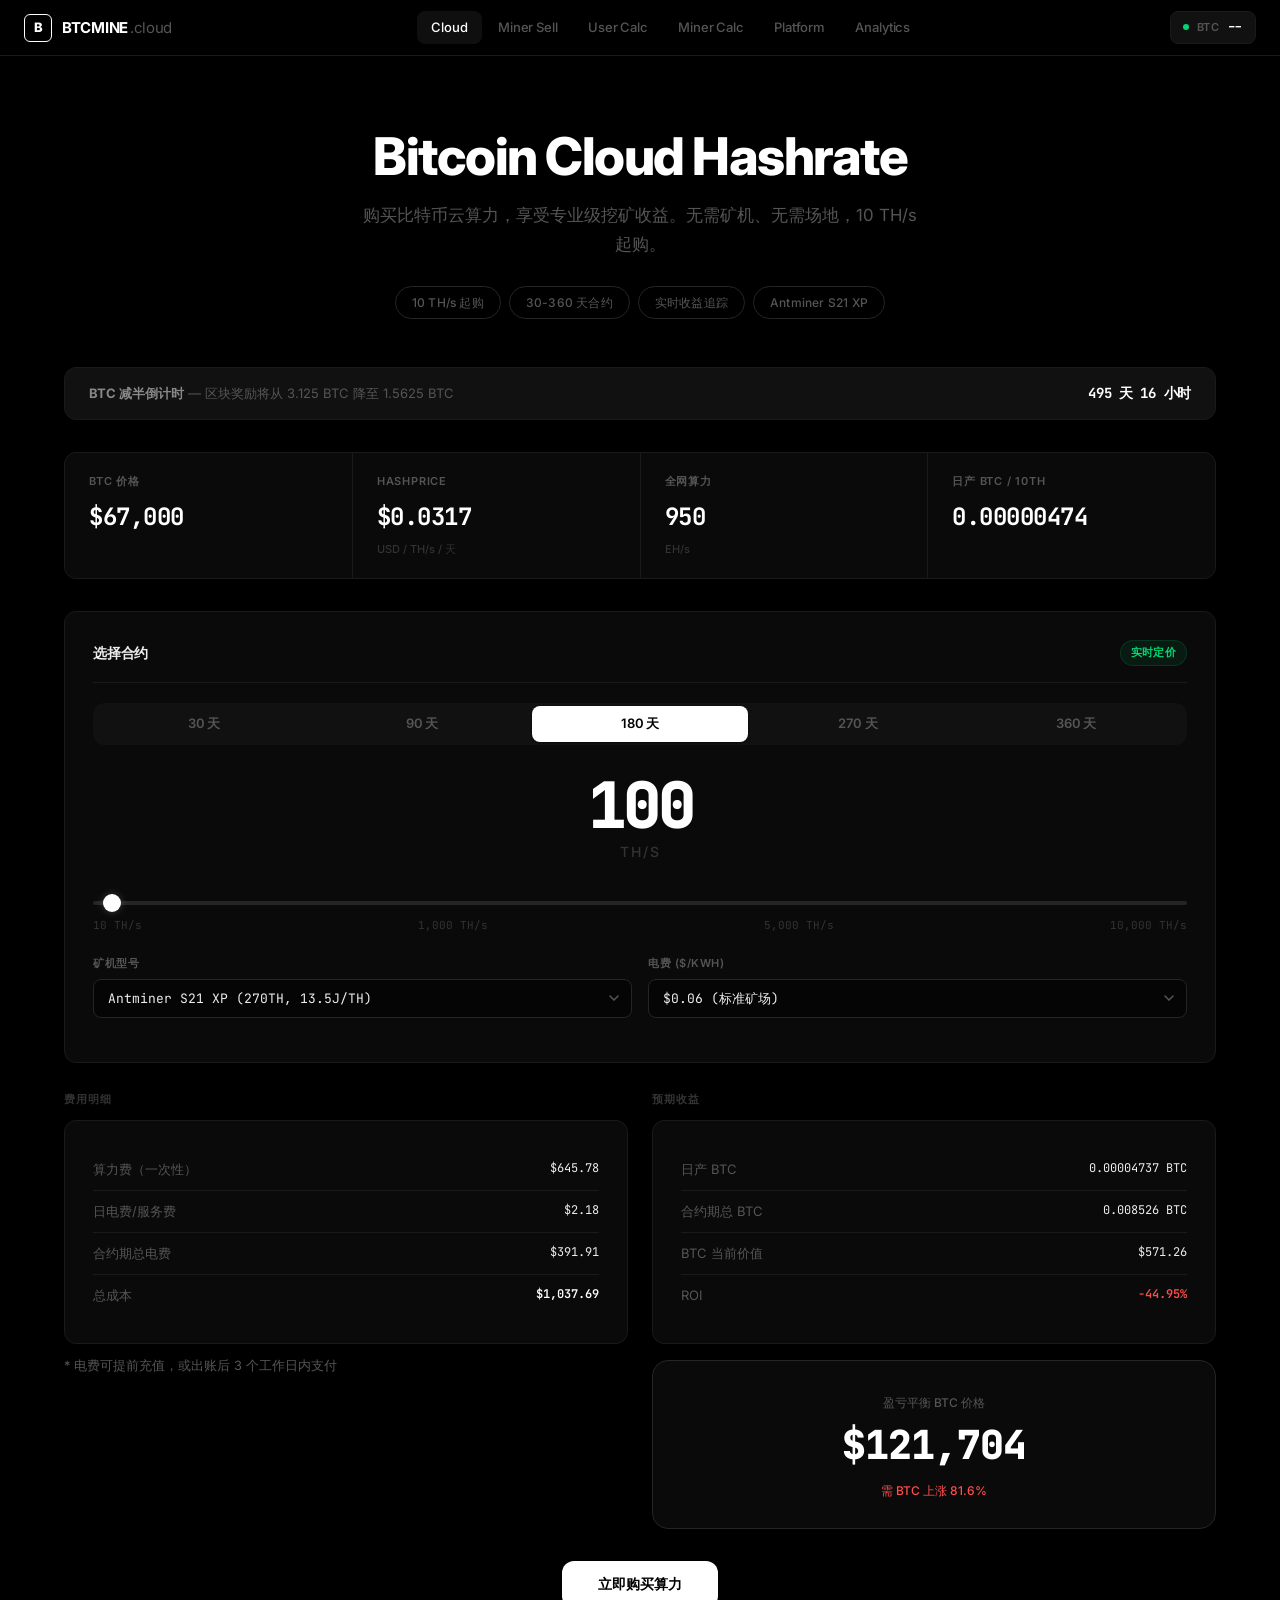
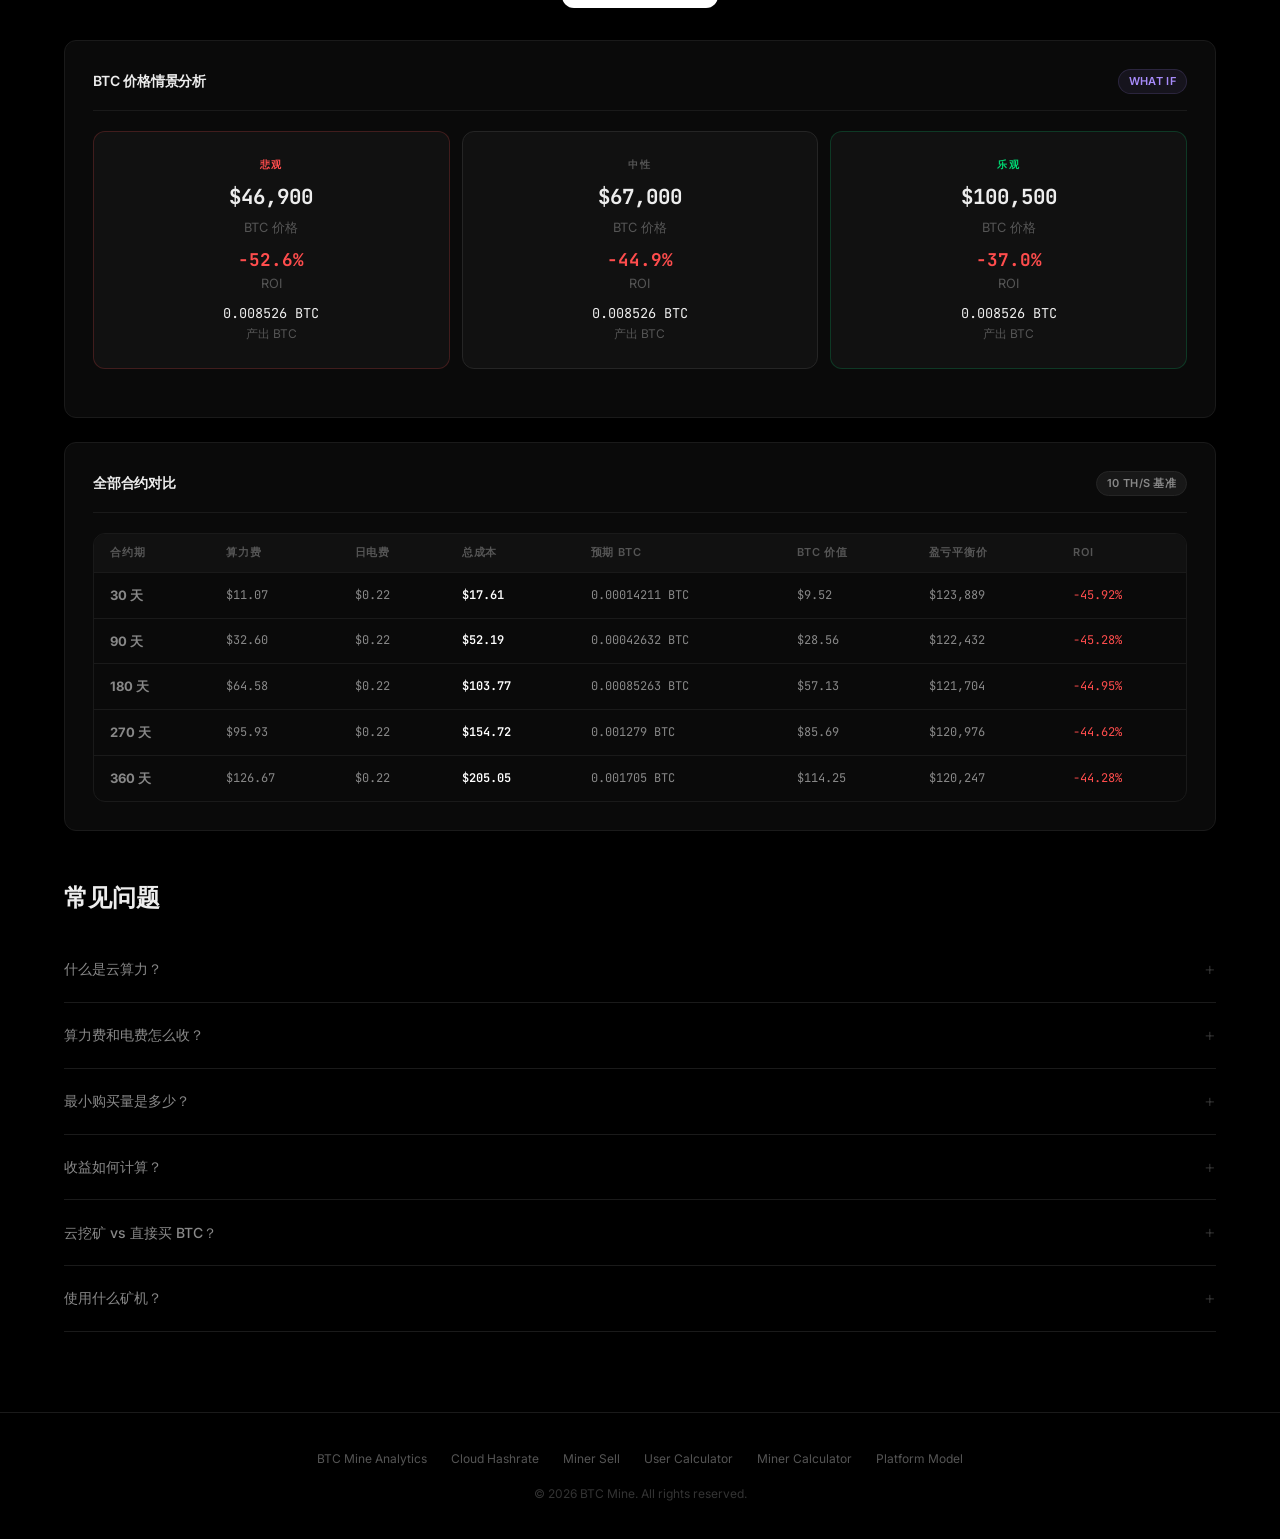
==== commit 5cc457c9: "restructure for GitHub Pages deployment - Move cloud/index.html to root index.html - Add CNAME for c" ====
--- a/index.html
+++ b/index.html
@@ -3,58 +3,440 @@
 <head>
   <meta charset="UTF-8">
   <meta name="viewport" content="width=device-width, initial-scale=1.0">
-  <title>BTC Mine - Cloud Hashrate Platform</title>
+  <title>BTC Mine Cloud - 比特币云算力</title>
+  <meta name="description" content="购买比特币云算力，享受专业级挖矿收益。10TH/s起购，30-360天灵活合约。">
   <link rel="preconnect" href="https://fonts.googleapis.com">
   <link href="https://fonts.googleapis.com/css2?family=Inter:wght@400;500;600;700;800&family=JetBrains+Mono:wght@400;500;600;700&display=swap" rel="stylesheet">
   <link rel="stylesheet" href="/shared/style.css">
 </head>
 <body>
   <main class="container">
+    <!-- Hero -->
     <section class="hero fade-in">
-      <h1>BTC Mine Cloud Platform</h1>
-      <p class="subtitle">比特币云算力交易平台 — 连接矿工与用户，透明定价，专业运维。</p>
+      <h1>Bitcoin Cloud Hashrate</h1>
+      <p class="subtitle">购买比特币云算力，享受专业级挖矿收益。无需矿机、无需场地，10 TH/s 起购。</p>
+      <div class="hero-badges">
+        <span class="hero-badge">10 TH/s 起购</span>
+        <span class="hero-badge">30-360 天合约</span>
+        <span class="hero-badge">实时收益追踪</span>
+        <span class="hero-badge">Antminer S21 XP</span>
+      </div>
     </section>
 
-    <div class="contracts-grid fade-in" style="max-width:900px;margin:40px auto;">
-      <a href="https://cloud.btcmine.info" class="contract-card" style="text-decoration:none;">
-        <div class="period" style="font-size:1.5rem;">Cloud</div>
-        <div class="period-label">云算力商城</div>
-        <p style="font-size:0.85rem;color:var(--text-secondary);">购买比特币云算力<br>30-360天灵活合约<br>10 TH/s 起购</p>
-      </a>
-      <a href="https://minersell.btcmine.info" class="contract-card" style="text-decoration:none;">
-        <div class="period" style="font-size:1.5rem;color:var(--green);">Sell</div>
-        <div class="period-label">矿工出售</div>
-        <p style="font-size:0.85rem;color:var(--text-secondary);">出售算力获取溢价<br>比自挖多赚 5-7%<br>电费由买方承担</p>
-      </a>
-      <a href="https://user.btcmine.info" class="contract-card" style="text-decoration:none;">
-        <div class="period" style="font-size:1.5rem;color:var(--blue);">User</div>
-        <div class="period-label">用户计算器</div>
-        <p style="font-size:0.85rem;color:var(--text-secondary);">云挖矿 vs 买现货<br>收益对比分析<br>帮你做决策</p>
-      </a>
-      <a href="https://miner.btcmine.info" class="contract-card" style="text-decoration:none;">
-        <div class="period" style="font-size:1.5rem;color:var(--purple);">Miner</div>
-        <div class="period-label">矿工计算器</div>
-        <p style="font-size:0.85rem;color:var(--text-secondary);">挖矿盈亏计算<br>ROI & 减半影响<br>电费敏感性分析</p>
-      </a>
-      <a href="https://cal.btcmine.info" class="contract-card" style="text-decoration:none;">
-        <div class="period" style="font-size:1.5rem;color:var(--red);">Cal</div>
-        <div class="period-label">平台模型</div>
-        <p style="font-size:0.85rem;color:var(--text-secondary);">三方博弈定价<br>平台经济分析<br>佣金率调优</p>
-      </a>
-      <a href="https://btcmine.info" class="contract-card" style="text-decoration:none;">
-        <div class="period" style="font-size:1.5rem;">Analytics</div>
-        <div class="period-label">矿企分析</div>
-        <p style="font-size:0.85rem;color:var(--text-secondary);">23家上市矿企<br>财务 & 运营数据<br>AI 情绪分析</p>
-      </a>
-    </div>
+    <!-- Halving Banner -->
+    <div class="halving-banner fade-in">
+      <div class="text">
+        <strong>BTC 减半倒计时</strong> — 区块奖励将从 3.125 BTC 降至 1.5625 BTC
+      </div>
+      <div class="countdown" id="halvingCountdown">--</div>
+    </div>
+
+    <!-- Live Stats -->
+    <div class="stats-grid fade-in" id="statsGrid">
+      <div class="stat-card">
+        <div class="label">BTC 价格</div>
+        <div class="value accent" id="statBtcPrice">--</div>
+      </div>
+      <div class="stat-card">
+        <div class="label">Hashprice</div>
+        <div class="value" id="statHashprice">--</div>
+        <div class="sub">USD / TH/s / 天</div>
+      </div>
+      <div class="stat-card">
+        <div class="label">全网算力</div>
+        <div class="value" id="statNetHash">--</div>
+        <div class="sub">EH/s</div>
+      </div>
+      <div class="stat-card">
+        <div class="label">日产 BTC / 10TH</div>
+        <div class="value" id="statDailyBtc">--</div>
+      </div>
+    </div>
+
+    <!-- Contract Selection -->
+    <section class="card fade-in">
+      <div class="card-header">
+        <h2>选择合约</h2>
+        <span class="badge badge-green">实时定价</span>
+      </div>
+
+      <!-- Period Tabs -->
+      <div class="period-tabs" id="periodTabs">
+        <button class="period-tab" data-period="30">30 天</button>
+        <button class="period-tab" data-period="90">90 天</button>
+        <button class="period-tab active" data-period="180">180 天</button>
+        <button class="period-tab" data-period="270">270 天</button>
+        <button class="period-tab" data-period="360">360 天</button>
+      </div>
+
+      <!-- Hashrate Slider -->
+      <div class="hashrate-display">
+        <div class="big" id="hashrateValue">100</div>
+        <div class="unit">TH/s</div>
+      </div>
+      <input type="range" id="hashrateSlider" min="10" max="10000" step="10" value="100">
+      <div class="range-labels">
+        <span>10 TH/s</span>
+        <span>1,000 TH/s</span>
+        <span>5,000 TH/s</span>
+        <span>10,000 TH/s</span>
+      </div>
+
+      <!-- Miner Selection -->
+      <div class="form-row" style="margin-top: 20px;">
+        <div class="form-group">
+          <label>矿机型号</label>
+          <select id="minerSelect">
+            <option value="s21xp" selected>Antminer S21 XP (270TH, 13.5J/TH)</option>
+            <option value="s21xp_hyd">Antminer S21 XP Hyd (473TH, 12.0J/TH)</option>
+            <option value="s21">Antminer S21 (200TH, 17.5J/TH)</option>
+            <option value="s21_plus">Antminer S21+ (220TH, 16.5J/TH)</option>
+          </select>
+        </div>
+        <div class="form-group">
+          <label>电费 ($/kWh)</label>
+          <select id="elecSelect">
+            <option value="0.05">$0.05 (低成本区域)</option>
+            <option value="0.06" selected>$0.06 (标准矿场)</option>
+            <option value="0.07">$0.07 (普通矿场)</option>
+            <option value="0.08">$0.08 (较高成本)</option>
+            <option value="0.10">$0.10 (高成本区域)</option>
+          </select>
+        </div>
+      </div>
+    </section>
+
+    <!-- Pricing Result -->
+    <div class="cost-breakdown fade-in" id="pricingResult">
+      <div class="cost-col">
+        <h3>费用明细</h3>
+        <div class="card">
+          <ul class="breakdown" id="costBreakdown">
+            <li><span class="label">算力费（一次性）</span><span class="val" id="costHashrate">--</span></li>
+            <li><span class="label">日电费/服务费</span><span class="val" id="costElecDaily">--</span></li>
+            <li><span class="label">合约期总电费</span><span class="val" id="costElecTotal">--</span></li>
+            <li><span class="label">总成本</span><span class="val accent" id="costTotal">--</span></li>
+          </ul>
+        </div>
+        <div style="margin-top: 12px; font-size: 0.8rem; color: var(--text-muted);">
+          * 电费可提前充值，或出账后 3 个工作日内支付
+        </div>
+      </div>
+      <div class="cost-col">
+        <h3>预期收益</h3>
+        <div class="card">
+          <ul class="breakdown" id="revenueBreakdown">
+            <li><span class="label">日产 BTC</span><span class="val" id="revDailyBtc">--</span></li>
+            <li><span class="label">合约期总 BTC</span><span class="val" id="revTotalBtc">--</span></li>
+            <li><span class="label">BTC 当前价值</span><span class="val" id="revBtcValue">--</span></li>
+            <li><span class="label">ROI</span><span class="val" id="revROI">--</span></li>
+          </ul>
+        </div>
+        <div class="result-box" style="margin-top: 16px;">
+          <div class="label">盈亏平衡 BTC 价格</div>
+          <div class="big-number" id="breakEvenPrice">--</div>
+          <div class="label" id="breakEvenPct">需 BTC 上涨 --</div>
+        </div>
+      </div>
+    </div>
+
+    <!-- Buy Button -->
+    <div style="text-align: center; margin: 32px 0;">
+      <button class="btn btn-primary btn-large" id="buyBtn" onclick="openOrder()">
+        立即购买算力
+      </button>
+    </div>
+
+    <!-- Scenario Analysis -->
+    <section class="card fade-in" style="margin-top: 24px;">
+      <div class="card-header">
+        <h2>BTC 价格情景分析</h2>
+        <span class="badge badge-purple">What If</span>
+      </div>
+      <div class="scenario-grid" id="scenarios"></div>
+    </section>
+
+    <!-- All Contracts Overview -->
+    <section class="card fade-in" style="margin-top: 24px;">
+      <div class="card-header">
+        <h2>全部合约对比</h2>
+        <span class="badge badge-amber">10 TH/s 基准</span>
+      </div>
+      <div class="table-wrap">
+        <table id="contractsTable">
+          <thead>
+            <tr>
+              <th>合约期</th>
+              <th>算力费</th>
+              <th>日电费</th>
+              <th>总成本</th>
+              <th>预期 BTC</th>
+              <th>BTC 价值</th>
+              <th>盈亏平衡价</th>
+              <th>ROI</th>
+            </tr>
+          </thead>
+          <tbody id="contractsBody"></tbody>
+        </table>
+      </div>
+    </section>
+
+    <!-- FAQ -->
+    <section class="faq fade-in">
+      <h2 style="font-size: 1.5rem; margin-bottom: 20px;">常见问题</h2>
+      <div class="faq-item">
+        <div class="faq-q" onclick="this.parentElement.classList.toggle('open')">什么是云算力？</div>
+        <div class="faq-a">云算力是指您购买矿场中矿机的算力使用权，无需自购矿机、租场地、接电力，即可参与比特币挖矿。您的算力由专业矿场 7x24 小时运维，产出的 BTC 按您的算力占比分配。</div>
+      </div>
+      <div class="faq-item">
+        <div class="faq-q" onclick="this.parentElement.classList.toggle('open')">算力费和电费怎么收？</div>
+        <div class="faq-a">算力费在购买合约时一次性支付，代表您对矿机算力的使用权。电费/服务费按实际运行产生的电力消耗计算，可以提前充值到账户，也可以在出账后 3 个工作日内支付。电费包含 12% 的运维服务费（含设备维护、冷却、监控）。</div>
+      </div>
+      <div class="faq-item">
+        <div class="faq-q" onclick="this.parentElement.classList.toggle('open')">最小购买量是多少？</div>
+        <div class="faq-a">最小购买量为 10 TH/s，以 10 TH/s 为单位递增。合约期可选 30天、90天、180天、270天、360天。</div>
+      </div>
+      <div class="faq-item">
+        <div class="faq-q" onclick="this.parentElement.classList.toggle('open')">收益如何计算？</div>
+        <div class="faq-a">收益基于您持有的算力占全网算力的比例，乘以每日区块奖励总量计算。当前区块奖励为 3.125 BTC/块，每日约 144 个块。网络难度每 2016 个块（约14天）调整一次，收益会随难度变化而波动。</div>
+      </div>
+      <div class="faq-item">
+        <div class="faq-q" onclick="this.parentElement.classList.toggle('open')">云挖矿 vs 直接买 BTC？</div>
+        <div class="faq-a">云挖矿类似于对 BTC 的 DCA（定投）策略，每天持续获得少量 BTC。在牛市中可能跑赢直接购买（因为算力价格相对BTC价格有滞后性），但在熊市或横盘期间直接购买通常更优。详细对比请访问 <a href="https://user.btcmine.info">用户计算器</a>。</div>
+      </div>
+      <div class="faq-item">
+        <div class="faq-q" onclick="this.parentElement.classList.toggle('open')">使用什么矿机？</div>
+        <div class="faq-a">我们的矿场主要使用 Bitmain Antminer S21 XP 系列矿机，能效比 13.5 J/TH（风冷）和 12.0 J/TH（液冷），是目前市场上最高效的比特币矿机之一。</div>
+      </div>
+    </section>
   </main>
 
+  <!-- Footer -->
   <footer class="footer">
+    <div class="footer-links">
+      <a href="https://btcmine.info">BTC Mine Analytics</a>
+      <a href="https://cloud.btcmine.info">Cloud Hashrate</a>
+      <a href="https://minersell.btcmine.info">Miner Sell</a>
+      <a href="https://user.btcmine.info">User Calculator</a>
+      <a href="https://miner.btcmine.info">Miner Calculator</a>
+      <a href="https://cal.btcmine.info">Platform Model</a>
+    </div>
     <p>&copy; 2026 BTC Mine. All rights reserved.</p>
   </footer>
 
+  <!-- Order Modal -->
+  <div class="modal-overlay" id="orderModal">
+    <div class="modal">
+      <h2>确认订单</h2>
+      <div id="orderSummary"></div>
+      <div style="display: flex; gap: 12px; margin-top: 24px;">
+        <button class="btn btn-primary btn-large" style="flex:1" onclick="confirmOrder()">确认购买</button>
+        <button class="btn btn-secondary btn-large" onclick="closeOrder()">取消</button>
+      </div>
+    </div>
+  </div>
+
   <script src="/shared/pricing.js"></script>
   <script src="/shared/nav.js"></script>
-  <script>Nav.render('home');</script>
+  <script>
+    Nav.render('cloud');
+
+    // State
+    let currentPeriod = 180;
+    let currentHashrate = 100;
+    let currentMiner = 's21xp';
+    let currentElec = 0.06;
+    let currentPricing = null;
+
+    // Init
+    async function init() {
+      await PricingEngine.fetchBTCPrice();
+      updateStats();
+      updatePricing();
+      updateContractsTable();
+      updateHalving();
+
+      // Refresh price every 60s
+      setInterval(async () => {
+        await PricingEngine.fetchBTCPrice();
+        updateStats();
+        updatePricing();
+      }, 60000);
+    }
+
+    function updateStats() {
+      const price = PricingEngine.liveData.btcPrice;
+      const hp = PricingEngine.hashprice();
+      const netHash = PricingEngine.liveData.networkHashrateEH;
+      const dailyBtc = PricingEngine.dailyBTCPerTH() * 10;
+
+      document.getElementById('statBtcPrice').textContent = '$' + price.toLocaleString();
+      document.getElementById('statHashprice').textContent = '$' + hp.toFixed(4);
+      document.getElementById('statNetHash').textContent = netHash.toFixed(0);
+      document.getElementById('statDailyBtc').textContent = dailyBtc.toFixed(8);
+    }
+
+    function updatePricing() {
+      const p = PricingEngine.calculatePricing(currentHashrate, currentPeriod, currentElec, currentMiner);
+      currentPricing = p;
+
+      // Cost breakdown
+      document.getElementById('costHashrate').textContent = PricingEngine.fmt.usd(p.user.hashrateFee);
+      document.getElementById('costElecDaily').textContent = PricingEngine.fmt.usd(p.user.electricityFeeDaily);
+      document.getElementById('costElecTotal').textContent = PricingEngine.fmt.usd(p.user.electricityFee);
+      document.getElementById('costTotal').textContent = PricingEngine.fmt.usd(p.user.totalCost);
+
+      // Revenue
+      document.getElementById('revDailyBtc').textContent = PricingEngine.fmt.btc(p.network.dailyBTCTotal);
+      document.getElementById('revTotalBtc').textContent = PricingEngine.fmt.btc(p.network.totalBTC);
+      document.getElementById('revBtcValue').textContent = PricingEngine.fmt.usd(p.network.totalBTCValue);
+
+      const roiPct = p.user.roi * 100;
+      const roiEl = document.getElementById('revROI');
+      roiEl.textContent = roiPct.toFixed(2) + '%';
+      roiEl.className = 'val ' + (roiPct >= 0 ? 'green' : 'red');
+
+      document.getElementById('breakEvenPrice').textContent = PricingEngine.fmt.usd(p.user.breakEvenBTC, 0);
+      const pctNeeded = ((p.user.breakEvenBTC / p.params.btcPrice) - 1) * 100;
+      const pctEl = document.getElementById('breakEvenPct');
+      if (pctNeeded > 0) {
+        pctEl.textContent = '需 BTC 上涨 ' + pctNeeded.toFixed(1) + '%';
+        pctEl.style.color = 'var(--red)';
+      } else {
+        pctEl.textContent = '当前价格已盈利！';
+        pctEl.style.color = 'var(--green)';
+      }
+
+      updateScenarios();
+    }
+
+    function updateScenarios() {
+      const btcPrice = PricingEngine.liveData.btcPrice;
+      const scenarios = [
+        { label: '悲观', cls: 'bearish', price: btcPrice * 0.7 },
+        { label: '中性', cls: 'neutral', price: btcPrice },
+        { label: '乐观', cls: 'bullish', price: btcPrice * 1.5 },
+      ];
+
+      const html = scenarios.map(s => {
+        const p = PricingEngine.calculatePricing(currentHashrate, currentPeriod, currentElec, currentMiner, s.price);
+        const roiPct = (p.user.roi * 100).toFixed(1);
+        const roiColor = p.user.roi >= 0 ? 'var(--green)' : 'var(--red)';
+        return `
+          <div class="scenario-card ${s.cls}">
+            <div class="scenario-label">${s.label}</div>
+            <div style="font-family:var(--font-mono);font-size:1.3rem;font-weight:700;">
+              ${PricingEngine.fmt.usd(s.price, 0)}
+            </div>
+            <div style="font-size:0.8rem;color:var(--text-muted);margin:4px 0;">BTC 价格</div>
+            <div style="font-family:var(--font-mono);font-size:1.1rem;font-weight:700;color:${roiColor};margin-top:8px;">
+              ${roiPct}%
+            </div>
+            <div style="font-size:0.8rem;color:var(--text-muted);">ROI</div>
+            <div style="font-family:var(--font-mono);font-size:0.85rem;margin-top:8px;">
+              ${PricingEngine.fmt.btc(p.network.totalBTC)}
+            </div>
+            <div style="font-size:0.75rem;color:var(--text-muted);">产出 BTC</div>
+          </div>
+        `;
+      }).join('');
+
+      document.getElementById('scenarios').innerHTML = html;
+    }
+
+    function updateContractsTable() {
+      const all = PricingEngine.calculateAllPeriods(10, currentElec, currentMiner);
+      const tbody = document.getElementById('contractsBody');
+      tbody.innerHTML = all.map(p => {
+        const roiPct = (p.user.roi * 100).toFixed(2);
+        const roiCls = p.user.roi >= 0 ? 'green' : 'red';
+        return `<tr>
+          <td><strong>${p.params.period} 天</strong></td>
+          <td class="mono">${PricingEngine.fmt.usd(p.user.hashrateFee)}</td>
+          <td class="mono">${PricingEngine.fmt.usd(p.user.electricityFeeDaily)}</td>
+          <td class="mono accent">${PricingEngine.fmt.usd(p.user.totalCost)}</td>
+          <td class="mono">${PricingEngine.fmt.btc(p.network.totalBTC)}</td>
+          <td class="mono">${PricingEngine.fmt.usd(p.network.totalBTCValue)}</td>
+          <td class="mono">${PricingEngine.fmt.usd(p.user.breakEvenBTC, 0)}</td>
+          <td class="mono ${roiCls}">${roiPct}%</td>
+        </tr>`;
+      }).join('');
+    }
+
+    function updateHalving() {
+      const h = PricingEngine.halvingCountdown();
+      document.getElementById('halvingCountdown').textContent = `${h.daysRemaining} 天 ${h.hours} 小时`;
+    }
+
+    // Event Handlers
+    document.querySelectorAll('.period-tab').forEach(tab => {
+      tab.addEventListener('click', function() {
+        document.querySelectorAll('.period-tab').forEach(t => t.classList.remove('active'));
+        this.classList.add('active');
+        currentPeriod = parseInt(this.dataset.period);
+        updatePricing();
+      });
+    });
+
+    document.getElementById('hashrateSlider').addEventListener('input', function() {
+      currentHashrate = parseInt(this.value);
+      document.getElementById('hashrateValue').textContent = currentHashrate.toLocaleString();
+      updatePricing();
+    });
+
+    document.getElementById('minerSelect').addEventListener('change', function() {
+      currentMiner = this.value;
+      updatePricing();
+      updateContractsTable();
+    });
+
+    document.getElementById('elecSelect').addEventListener('change', function() {
+      currentElec = parseFloat(this.value);
+      updatePricing();
+      updateContractsTable();
+    });
+
+    // Order Modal
+    function openOrder() {
+      if (!currentPricing) return;
+      const p = currentPricing;
+      const miner = PricingEngine.getMiner(currentMiner);
+      document.getElementById('orderSummary').innerHTML = `
+        <ul class="breakdown">
+          <li><span class="label">算力</span><span class="val">${currentHashrate.toLocaleString()} TH/s</span></li>
+          <li><span class="label">合约期</span><span class="val">${currentPeriod} 天</span></li>
+          <li><span class="label">矿机型号</span><span class="val">${miner.name}</span></li>
+          <li><span class="label">能效比</span><span class="val">${miner.efficiency} J/TH</span></li>
+          <li style="border-top:2px solid var(--border-2);padding-top:12px;">
+            <span class="label">算力费（一次性）</span><span class="val accent">${PricingEngine.fmt.usd(p.user.hashrateFee)}</span>
+          </li>
+          <li><span class="label">日电费/服务费</span><span class="val">${PricingEngine.fmt.usd(p.user.electricityFeeDaily)}</span></li>
+          <li><span class="label">合约期总电费</span><span class="val">${PricingEngine.fmt.usd(p.user.electricityFee)}</span></li>
+          <li><span class="label" style="font-size:1.1rem;">合计</span><span class="val accent" style="font-size:1.1rem;">${PricingEngine.fmt.usd(p.user.totalCost)}</span></li>
+        </ul>
+        <div style="margin-top:16px;padding:12px;background:var(--green-dim);border-radius:var(--radius);font-size:0.85rem;color:var(--green);">
+          预计产出 ${PricingEngine.fmt.btc(p.network.totalBTC)}（当前价值 ${PricingEngine.fmt.usd(p.network.totalBTCValue)}）
+        </div>
+      `;
+      document.getElementById('orderModal').classList.add('active');
+    }
+
+    function closeOrder() {
+      document.getElementById('orderModal').classList.remove('active');
+    }
+
+    function confirmOrder() {
+      alert('订单功能开发中，敬请期待！');
+      closeOrder();
+    }
+
+    // Click outside to close modal
+    document.getElementById('orderModal').addEventListener('click', function(e) {
+      if (e.target === this) closeOrder();
+    });
+
+    // Start
+    init();
+  </script>
 </body>
 </html>
